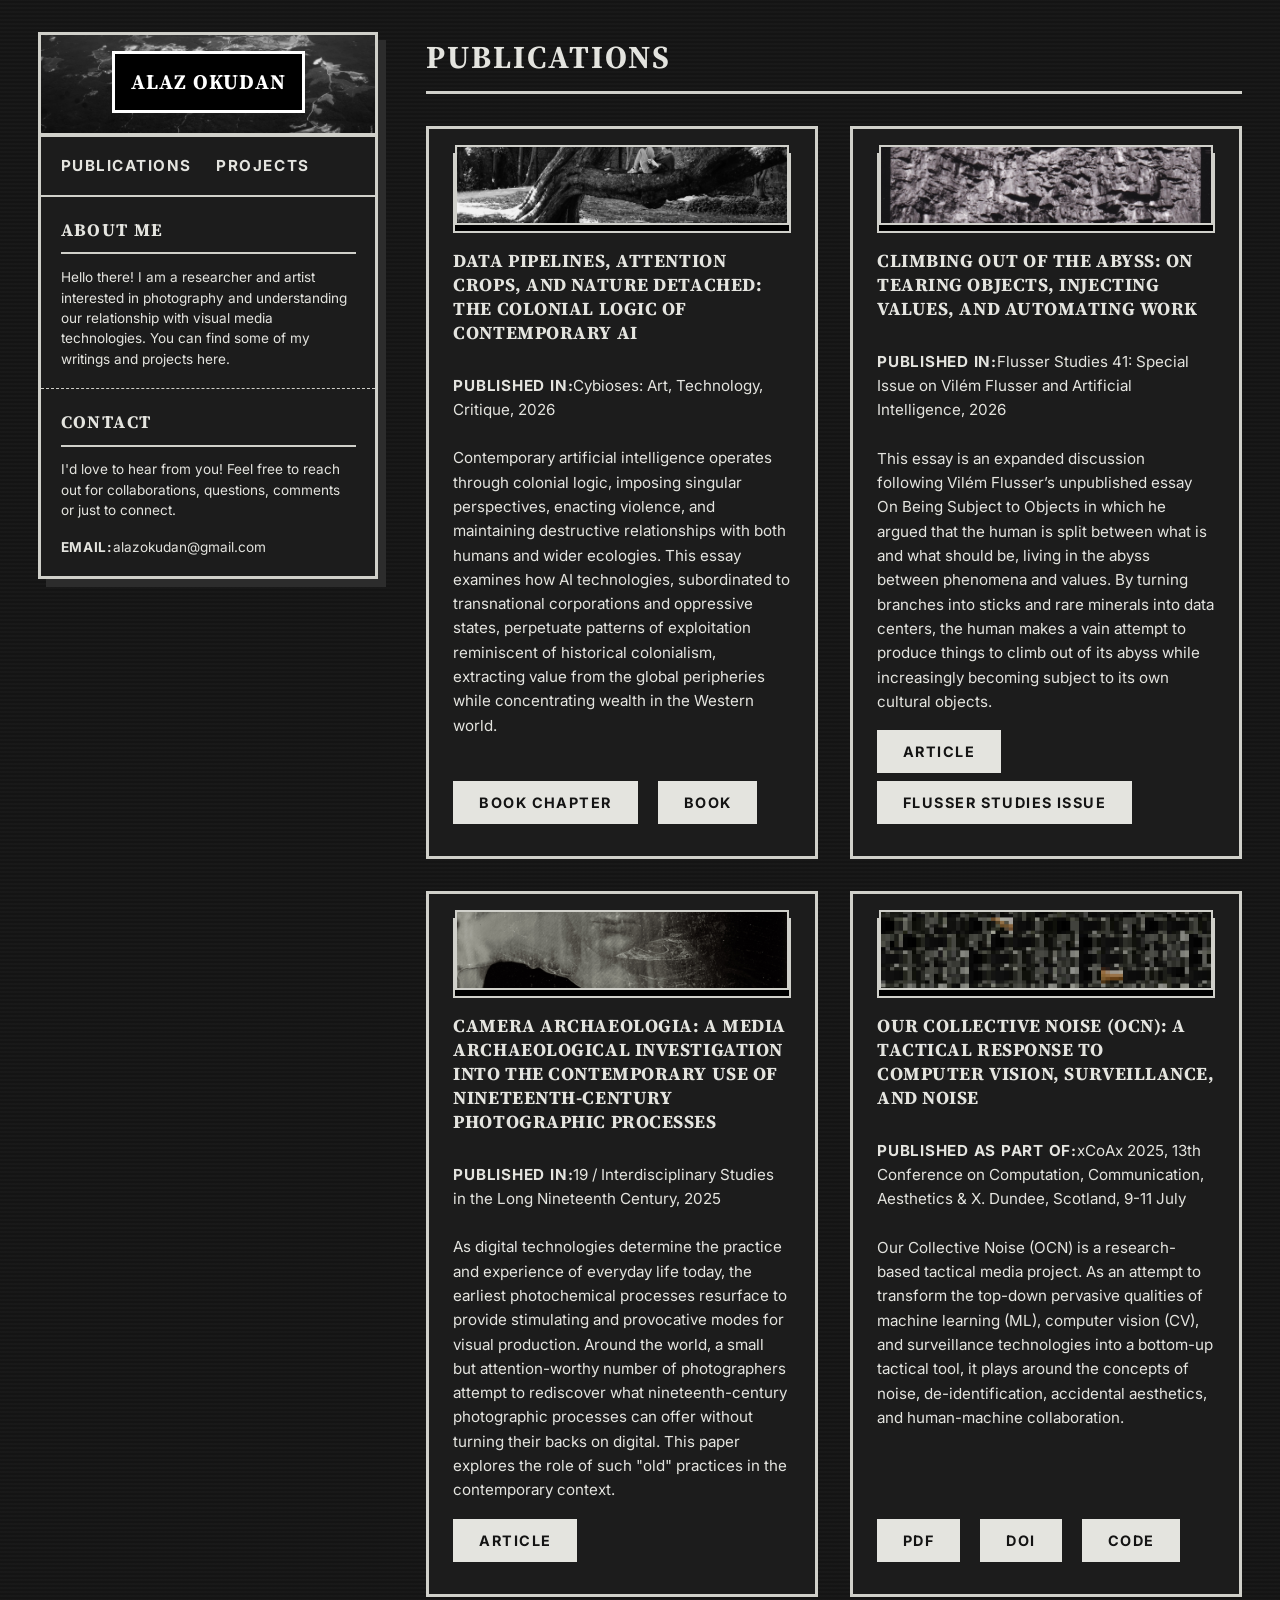
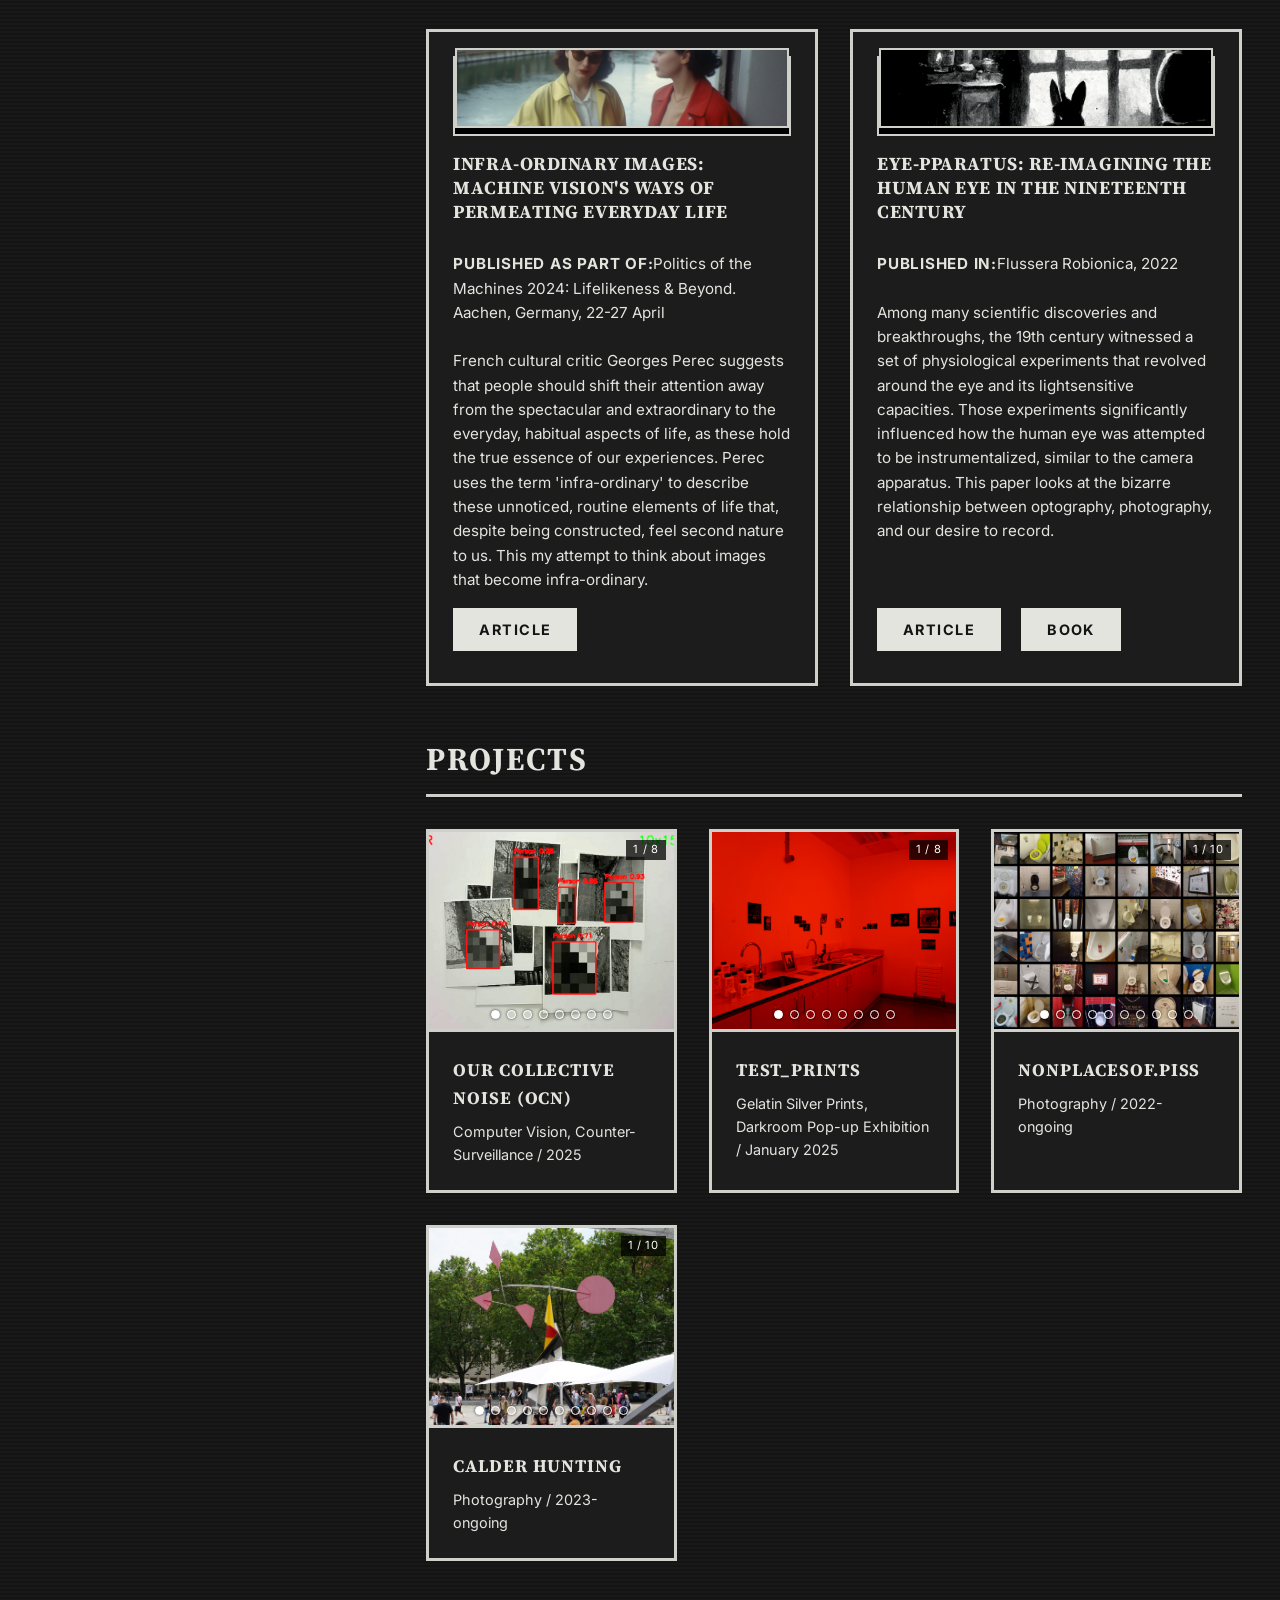
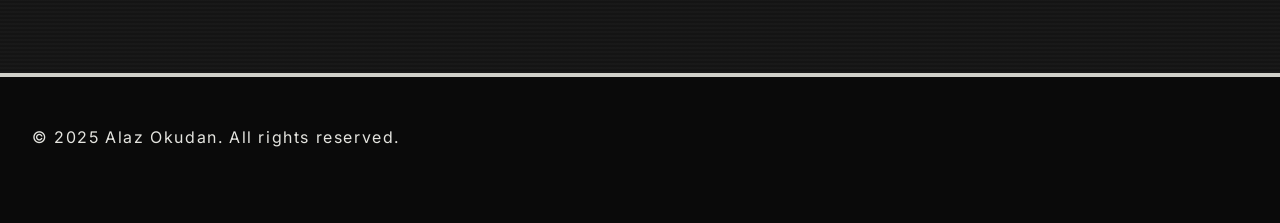
==== index.html @ 632d7475 "Update index.html" ====
<!DOCTYPE html>
<html lang="en">
<head>
    <meta charset="UTF-8">
    <meta name="viewport" content="width=device-width, initial-scale=1.0">
    <title>Alaz Okudan</title>
    <!-- SEO Meta Tags -->
    <meta name="description" content="Alaz Okudan is a researcher and artist interested in visual technologies. PhD candidate at University of Galway.">
    <meta name="keywords" content="Alaz Okudan, researcher, artist, visual technologies, AI, machine vision, University of Galway, photography">
    <meta name="author" content="Alaz Okudan">
    
    <!-- Open Graph for social media -->
    <meta property="og:title" content="Alaz Okudan">
    <meta property="og:description" content="Researcher and artist exploring visual technologies and culture">
    <meta property="og:url" content="https://alazokudan.github.io">
    <meta property="og:type" content="website">
    
    <link rel="icon" type="image/jpg" href="favicon.jpg">
    <meta name="color-scheme" content="dark">
    <link rel="preconnect" href="https://fonts.googleapis.com">
    <link rel="preconnect" href="https://fonts.gstatic.com" crossorigin>
    <link rel="stylesheet" href="https://fonts.googleapis.com/css2?family=Inter:wght@400;700&family=Source+Serif+4:wght@400;700&display=swap">
    
    <style>
        :root {
            --bg: #141414;
            --surface: #1c1c1c;
            --text: #e4e4df;
            --line: #d0d0ca;
            --shadow: #2c2c2c;
        }

        * {
            margin: 0;
            padding: 0;
            box-sizing: border-box;
        }

        body {
            font-family: 'Inter', sans-serif;
            line-height: 1.6;
            color: var(--text);
            background: var(--bg);
            background-image: 
                repeating-linear-gradient(
                    0deg,
                    transparent,
                    transparent 2px,
                    rgba(255,255,255,0.02) 2px,
                    rgba(255,255,255,0.02) 4px
                );
        }

        header {
            color: #fff;
            padding: 2rem 1.5rem;
            text-align: center;
            border-bottom: 4px solid var(--line);
            position: relative;
            background-image: url('header.jpeg');
            background-size: cover;
            background-position: center;
        }
        
        header h1 {
            font-family: 'Source Serif 4', serif;
            font-size: 2rem;
            margin-bottom: 0.3rem;
            letter-spacing: 0.1em;
            font-weight: bold;
            text-transform: uppercase;
            background: #000;
            display: inline-block;
            padding: 1rem 2rem;
            border: 3px solid #fff;
        }

        header p {
            font-size: 1.1rem;
            letter-spacing: 0.2em;
            text-transform: uppercase;
        }

        nav {
            background: var(--surface);
            padding: 1.5rem;
            border-bottom: 2px solid var(--line);
            position: sticky;
            top: 0;
            z-index: 100;
        }

        .paper-image {
            width: 100%;
            height: 80px;
            background: #000;
            margin-bottom: 1rem;
            border: 2px solid var(--line);
            display: flex;
            align-items: center;
            justify-content: center;
            color: #fff;
            font-size: 0.8rem;
            letter-spacing: 0.1em;
        }
        
        nav ul {
            list-style: none;
            display: flex;
            justify-content: center;
            gap: 3rem;
            flex-wrap: wrap;
        }

        nav a {
            color: var(--text);
            text-decoration: none;
            font-weight: bold;
            font-size: 1.1rem;
            letter-spacing: 0.1em;
            text-transform: uppercase;
            border-bottom: 2px solid transparent;
            padding-bottom: 2px;
            transition: border-color 0.2s;
        }

        nav a:hover {
            border-bottom-color: var(--text);
        }

        .page {
            display: grid;
            grid-template-columns: 340px minmax(0, 1fr);
            gap: 3rem;
            align-items: start;
            max-width: 1800px;
            margin: 0 auto;
            padding: 2rem 3vw;
        }

        .sidebar {
            position: sticky;
            top: 1.5rem;
            background: var(--surface);
            border: 3px solid var(--line);
            box-shadow: 8px 8px 0 var(--shadow);
        }

        .sidebar header {
            padding: 1rem;
        }

        .sidebar header h1 {
            font-size: 1.3rem;
            letter-spacing: 0.06em;
            padding: 0.7rem 1rem;
        }

        .sidebar nav {
            position: static;
            padding: 1rem 1.2rem;
        }

        .sidebar nav ul {
            display: grid;
            grid-template-columns: 1fr 1fr;
            gap: 0.5rem 1rem;
        }

        .sidebar nav a {
            font-size: 0.95rem;
        }

        .sidebar section {
            background: transparent;
            border: none;
            box-shadow: none;
            margin-bottom: 0;
            padding: 1.2rem;
        }

        .sidebar section + section {
            border-top: 1px dashed var(--line);
        }

        .sidebar section::before,
        .container section::before {
            display: none;
        }

        .sidebar h2 {
            font-size: 1.1rem;
            letter-spacing: 0.08em;
            border-bottom-width: 2px;
            margin-bottom: 0.8rem;
        }

        .sidebar p {
            font-size: 0.85rem;
            line-height: 1.5;
        }

        /* keep the sidebar fully visible on shorter windows instead of letting it scroll */
        @media screen and (min-width: 901px) and (max-height: 700px) {
            .sidebar { top: 1rem; }
            .sidebar header { padding: 0.6rem; }
            .sidebar header h1 { font-size: 1.1rem; padding: 0.5rem 0.8rem; }
            .sidebar nav { padding: 0.6rem 1rem; }
            .sidebar nav a { font-size: 0.85rem; }
            .sidebar section { padding: 0.8rem 1rem; }
            .sidebar h2 { font-size: 1rem; margin-bottom: 0.5rem; padding-bottom: 0.3rem; }
            .sidebar p { font-size: 0.8rem; line-height: 1.4; }
        }

        @media screen and (min-width: 901px) and (max-height: 560px) {
            .sidebar header { padding: 0.4rem; }
            .sidebar nav { padding: 0.4rem 1rem; }
            .sidebar section { padding: 0.5rem 1rem; }
            .sidebar p { font-size: 0.75rem; line-height: 1.3; }
        }

        .container {
            min-width: 0;
        }

        .container section {
            background: transparent;
            border: none;
            box-shadow: none;
            padding: 0;
        }

        @media screen and (max-width: 900px) {
            .page {
                grid-template-columns: 1fr;
                gap: 2rem;
            }

            .sidebar {
                position: static;
            }

            .sidebar nav ul {
                display: flex;
                flex-wrap: wrap;
                gap: 0.6rem 1.5rem;
            }
        }

        section {
            background: var(--surface);
            margin-bottom: 3rem;
            padding: 3rem;
            border: 3px solid var(--line);
            box-shadow: 8px 8px 0 var(--shadow);
            position: relative;
        }

        section::before {
            content: '■';
            position: absolute;
            top: -15px;
            left: 20px;
            background: var(--surface);
            padding: 0 10px;
            font-size: 1.5rem;
        }

        h2 {
            font-family: 'Source Serif 4', serif;
            color: var(--text);
            margin-bottom: 2rem;
            font-size: 2rem;
            letter-spacing: 0.06em;
            text-transform: uppercase;
            border-bottom: 3px solid var(--line);
            padding-bottom: 0.5rem;
            font-weight: bold;
        }

        .paper {
            margin-bottom: 2.5rem;
            padding-bottom: 2rem;
            border-bottom: 1px dashed var(--line);
        }

        .paper:last-child {
            border-bottom: none;
        }

        .paper-grid {
            display: grid;
            grid-template-columns: repeat(2, 1fr);
            gap: 2rem;
        }

        .paper-grid .paper {
            margin-bottom: 0;
            padding: 1.5rem;
            border: 3px solid var(--line);
            background: var(--surface);
            display: flex;
            flex-direction: column;
        }

        .paper-grid .paper-links {
            margin-top: auto;
            padding-top: 1rem;
        }

        .paper h3 {
            font-family: 'Source Serif 4', serif;
            color: var(--text);
            margin-bottom: 0.8rem;
            font-size: 1.15rem;
            line-height: 1.3;
            font-weight: bold;
            text-transform: uppercase;
            letter-spacing: 0.03em;
        }

        .paper-meta {
            color: var(--text);
            font-size: 0.95rem;
            margin-bottom: 0.5rem;
            line-height: 1.6;
        }

        .paper p {
            font-size: 0.95rem;
            margin-top: 1rem;
            text-align: left;
        }

        .paper-links {
            margin-top: 1rem;
        }

        .paper-links a {
            display: inline-block;
            background: var(--text);
            color: var(--bg);
            padding: 0.5rem 1.5rem;
            text-decoration: none;
            margin-right: 1rem;
            margin-bottom: 0.5rem;
            font-size: 0.9rem;
            font-weight: bold;
            letter-spacing: 0.1em;
            text-transform: uppercase;
            border: 2px solid var(--text);
            transition: all 0.2s;
        }

        .paper-links a:hover {
            background: var(--surface);
            color: var(--text);
        }

        .artwork-grid {
            display: grid;
            grid-template-columns: repeat(auto-fill, minmax(250px, 1fr));
            gap: 2rem;
        }

        .artwork-item {
            border: 3px solid var(--line);
            background: var(--surface);
            transition: transform 0.2s;
        }

        .artwork-item:hover {
            transform: translate(4px, 4px);
        }

        .slider {
            position: relative;
            height: 200px;
            overflow: hidden;
            border-bottom: 3px solid var(--line);
            background: #000;
            user-select: none;
            -webkit-tap-highlight-color: transparent;
            touch-action: manipulation;
        }

        .slider.multi {
            cursor: pointer;
        }

        .slider .track {
            display: flex;
            height: 100%;
            transition: transform 0.45s ease;
        }

        .slider img {
            flex: 0 0 100%;
            width: 100%;
            height: 100%;
            object-fit: cover;
            display: block;
        }

        .slider .dots {
            position: absolute;
            bottom: 10px;
            left: 0;
            right: 0;
            display: flex;
            justify-content: center;
            gap: 7px;
            pointer-events: none;
        }

        .slider .dot {
            width: 9px;
            height: 9px;
            border-radius: 50%;
            border: 1.5px solid #fff;
            box-shadow: 0 0 3px rgba(0,0,0,0.7);
        }

        .slider .dot.active {
            background: #fff;
        }

        .slider .count {
            position: absolute;
            top: 8px;
            right: 8px;
            background: rgba(0,0,0,0.75);
            color: #fff;
            font-size: 0.7rem;
            letter-spacing: 0.06em;
            padding: 1px 7px;
            pointer-events: none;
        }

        @media (prefers-reduced-motion: reduce) {
            .slider .track {
                transition: none;
            }
        }

        .artwork-img {
            width: 100%;
            height: 200px;
            background: #000;
            display: flex;
            align-items: center;
            justify-content: center;
            color: #fff;
            font-size: 1.2rem;
            font-weight: bold;
            letter-spacing: 0.1em;
            border-bottom: 3px solid var(--line);
        }

        .artwork-info {
            padding: 1.5rem;
            background: var(--surface);
        }

        .artwork-info h3 {
            font-family: 'Source Serif 4', serif;
            font-size: 1.1rem;
            margin-bottom: 0.5rem;
            font-weight: bold;
            text-transform: uppercase;
            letter-spacing: 0.05em;
        }

        .artwork-info p {
            color: var(--text);
            font-size: 0.9rem;
        }

        footer {
            background: #0a0a0a;
            color: var(--text);
            text-align: center;
            padding: 3rem 2rem;
            margin-top: 2rem;
            border-top: 4px solid var(--line);
        }

        footer p {
            letter-spacing: 0.1em;
        }

        .contact-links {
            display: flex;
            justify-content: center;
            gap: 2rem;
            margin-top: 1.5rem;
            flex-wrap: wrap;
        }

        .contact-links a {
            color: var(--text);
            text-decoration: none;
            font-weight: bold;
            letter-spacing: 0.1em;
            text-transform: uppercase;
            border-bottom: 2px solid transparent;
            padding-bottom: 2px;
            transition: border-color 0.2s;
        }

        .contact-links a:hover {
            border-bottom-color: var(--text);
        }

        p {
            text-align: left;
        }

        strong {
            font-weight: bold;
            text-transform: uppercase;
            letter-spacing: 0.05em;
        }

        /* Mobile responsive styles */
        @media screen and (max-width: 768px) {
            header {
                padding: 1.5rem 1rem;
            }
        
            header h1 {
                font-size: 1.5rem;
                padding: 0.8rem 1.5rem;
                border: 2px solid #fff;
            }
        
            header h2 {
                font-size: 0.8rem;
                padding: 0.4rem 1rem;
                border: 1px solid #fff;
            }
        
            nav {
                padding: 0.8rem;
            }
        
            nav ul {
                gap: 1.5rem;
            }
        
            nav a {
                font-size: 0.8rem;
            }
        
            .page {
                padding: 1rem;
            }
        
            section {
                padding: 1.5rem;
                margin-bottom: 1.5rem;
                box-shadow: 4px 4px 0 var(--shadow);
            }
        
            h2 {
                font-size: 1.2rem;
                margin-bottom: 1rem;
            }
        
            .paper h3 {
                font-size: 1rem;
            }
        
            .paper-meta {
                font-size: 0.85rem;
            }
        
            .paper-links a {
                padding: 0.4rem 1rem;
                font-size: 0.8rem;
            }
        
            .paper-image {
                height: 60px;
            }
        
            .artwork-grid {
                grid-template-columns: 1fr;
                gap: 1.5rem;
            }

            .paper-grid {
                grid-template-columns: 1fr;
                gap: 1.5rem;
            }
        
            footer {
                padding: 2rem 1rem;
            }
        
            .contact-links {
                gap: 1rem;
                flex-direction: column;
                align-items: center;
            }
        }
    </style>
</head>
<body>
    <div class="page">
        <aside class="sidebar">
            <header>
        <h1>Alaz Okudan</h1>
    </header>

            <nav>
        <ul>
            <li><a href="#publications">Publications</a></li>
            <li><a href="#projects">Projects</a></li>
        </ul>
    </nav>

            <section id="about">
            <h2>About Me</h2>
            <p>Hello there! I am a researcher and artist interested in photography and understanding our relationship with visual media technologies. You can find some of my writings and projects here.</p>
        </section>

            <section id="contact">
            <h2>Contact</h2>
            <p>I'd love to hear from you! Feel free to reach out for collaborations, questions, comments or just to connect.</p>
            <p style="margin-top: 1rem;"><strong>Email:</strong>alazokudan@gmail.com</p>
        </section>
        </aside>

        <main class="container">
            <section id="publications">
            <h2>Publications</h2>

            <div class="paper-grid">

                        <div class="paper">
                <div class="paper-image"><img src="images/publications/pub-06.jpg" alt="Publication title" style="width: 100%; height: 80px; object-fit: cover; display: block; border: 2px solid var(--line); margin-bottom: 1rem;"></div>
                <h3>Data Pipelines, Attention Crops, and Nature Detached: The Colonial Logic of Contemporary AI</h3>
                <p class="paper-meta"><strong>Published in:</strong>Cybioses: Art, Technology, Critique, 2026</p>
                <p>Contemporary artificial intelligence operates through colonial logic, imposing singular perspectives, enacting violence, and maintaining destructive relationships with both humans and wider ecologies. This essay examines how AI technologies, subordinated to transnational corporations and oppressive states, perpetuate patterns of exploitation reminiscent of historical colonialism, extracting value from the global peripheries while concentrating wealth in the Western world.</p>
                <div class="paper-links">
                    <a href="https://www-static.cybioses.net/wp-content/uploads/2026/09/Cybioses-Okudan.pdf" target="_blank">Book Chapter</a>
                    <a href="https://www-static.cybioses.net/wp-content/uploads/2026/09/Cybioses-art-technology-critique.pdf" target="_blank">Book</a>
                </div>
            </div>
                        <div class="paper">
                <div class="paper-image"><img src="images/publications/pub-01.jpg" alt="Publication title" style="width: 100%; height: 80px; object-fit: cover; display: block; border: 2px solid var(--line); margin-bottom: 1rem;"></div>
                <h3>Climbing Out of the Abyss: On Tearing Objects, Injecting Values, and Automating Work</h3>
                <p class="paper-meta"><strong>Published in:</strong>Flusser Studies 41: Special Issue on Vilém Flusser and Artificial Intelligence, 2026</p>
                <p>This essay is an expanded discussion following Vilém Flusser’s unpublished essay On Being Subject to Objects in which he argued that the human is split between what is and what should be, living in the abyss between phenomena and values. By turning branches into sticks and rare minerals into data centers, the human makes a vain attempt to produce things to climb out of its abyss while increasingly becoming subject to its own cultural objects.</p>
                <div class="paper-links">
                    <a href="https://www.flusserstudies.net/sites/www.flusserstudies.net/files/media/attachments/okudan-climbing-out-of-the-abyss.pdf" target="_blank">Article</a>
                    <a href="https://www.flusserstudies.net/current-issue" target="_blank">Flusser Studies Issue</a>
                </div>
            </div>

            <div class="paper">
                <div class="paper-image"><img src="images/publications/pub-02.jpg" alt="Publication title" style="width: 100%; height: 80px; object-fit: cover; display: block; border: 2px solid var(--line); margin-bottom: 1rem;"></div>
                <h3>Camera Archaeologia: A Media Archaeological Investigation into the Contemporary Use of Nineteenth-Century Photographic Processes</h3>
                <p class="paper-meta"><strong>Published in:</strong>19 / Interdisciplinary Studies in the Long Nineteenth Century, 2025</p>
                <p>As digital technologies determine the practice and experience of everyday life today, the earliest photochemical processes resurface to provide stimulating and provocative modes for visual production. Around the world, a small but attention-worthy number of photographers attempt to rediscover what nineteenth-century photographic processes can offer without turning their backs on digital. This paper explores the role of such "old" practices in the contemporary context. </p>
                <div class="paper-links">
                    <a href="https://19.bbk.ac.uk/article/id/17135/" target="_blank">Article</a>
                </div>
            </div>
            
            <div class="paper">
                <div class="paper-image"><img src="images/publications/pub-03.jpg" alt="Publication title" style="width: 100%; height: 80px; object-fit: cover; display: block; border: 2px solid var(--line); margin-bottom: 1rem;"></div>
                <h3>Our Collective Noise (OCN): A Tactical Response to Computer Vision, Surveillance, and Noise</h3>
                <p class="paper-meta"><strong>Published as part of:</strong>xCoAx 2025, 13th Conference on Computation, Communication, Aesthetics & X. Dundee, Scotland, 9-11 July</p>
                <p>Our Collective Noise (OCN) is a research-based tactical media project. As an attempt to transform the top-down pervasive qualities of machine learning (ML), computer vision (CV), and surveillance technologies into a bottom-up tactical tool, it plays around the concepts of noise, de-identification, accidental aesthetics, and human-machine collaboration.</p>
                <div class="paper-links">
                    <a href="https://researchrepository.universityofgalway.ie/entities/publication/57e0fc31-e822-4cc1-9691-1da8ea049bf8" target="_blank">PDF</a>
                    <a href="https://classof25.xcoax.org/paper02.html" target="_blank">DOI</a>
                    <a href="https://github.com/AlazOkudan/Our-Collective-Noise-OCN-" target="_blank">Code</a>
                </div>
            </div>
        
            <div class="paper">
                <div class="paper-image"><img src="images/publications/pub-04.png" alt="Publication title" style="width: 100%; height: 80px; object-fit: cover; display: block; border: 2px solid var(--line); margin-bottom: 1rem;"></div>
                <h3>Infra-ordinary Images: Machine Vision's Ways of Permeating Everyday Life</h3>
                <p class="paper-meta"><strong>Published as part of:</strong>Politics of the Machines 2024: Lifelikeness & Beyond. Aachen, Germany, 22-27 April</p>
                <p>French cultural critic Georges Perec suggests that people should shift their attention away from the spectacular and extraordinary to the everyday, habitual aspects of life, as these hold the true essence of our experiences. Perec uses the term 'infra-ordinary' to describe these unnoticed, routine elements of life that, despite being constructed, feel second nature to us. This my attempt to think about images that become infra-ordinary.</p>
                <div class="paper-links">
                    <a href="https://www.scienceopen.com/hosted-document?doi=10.14236/ewic/POM24.12" target="_blank">Article</a>
                </div>
            </div>
        
            <div class="paper">
                <div class="paper-image"><img src="images/publications/pub-05.png" alt="Publication title" style="width: 100%; height: 80px; object-fit: cover; display: block; border: 2px solid var(--line); margin-bottom: 1rem;"></div>
                <h3>Eye-pparatus: Re-imagining the Human Eye in the Nineteenth Century</h3>
                <p class="paper-meta"><strong>Published in:</strong>Flussera Robionica, 2022</p>
                <p>Among many scientific discoveries and breakthroughs, the 19th century witnessed a set of physiological experiments that revolved around the eye and its lightsensitive capacities. Those experiments significantly influenced how the human eye was attempted to be instrumentalized, similar to the camera apparatus. This paper looks at the bizarre relationship between optography, photography, and our desire to record.</p>
                <div class="paper-links">
                    <a href="https://researchrepository.universityofgalway.ie/entities/publication/0f03beb2-8653-4e09-a728-d3a591e29564" target="_blank">Article</a>
                    <a href="https://opus4.kobv.de/opus4-fhpotsdam/frontdoor/index/index/docId/2955" target="_blank">Book</a>
                </div>
            </div>
            </div>
        </section>

            <section id="projects">
            <h2>Projects</h2>
            
            <!-- To add more images to a project, add another <img> line inside its slider div. Dots appear automatically. -->
            <div class="artwork-grid">
                <div class="artwork-item">
                    <div class="slider">
                        <img src="images/projects/ocn/ocn-01.jpg" alt="Artwork Title 1">
                        <img src="images/projects/ocn/ocn-02.jpg" alt="Artwork Title 2">
                        <img src="images/projects/ocn/ocn-03.jpg" alt="Artwork Title 3">
                        <img src="images/projects/ocn/ocn-04.png" alt="Artwork Title 4">
                        <img src="images/projects/ocn/ocn-05.jpg" alt="Artwork Title 5">
                        <img src="images/projects/ocn/ocn-06.png" alt="Artwork Title 6">
                        <img src="images/projects/ocn/ocn-07.jpg" alt="Artwork Title 7">
                        <img src="images/projects/ocn/ocn-08.jpg" alt="Artwork Title 8">
                    </div>
                    <div class="artwork-info">
                        <h3>Our Collective Noise (OCN)</h3>
                        <p>Computer Vision, Counter-Surveillance / 2025</p>
                    </div>
                </div>
                
                <div class="artwork-item">
                    <div class="slider">
                        <img src="images/projects/test-prints/test-prints-01.jpg" alt="Artwork Title 1">
                        <img src="images/projects/test-prints/test-prints-02.jpg" alt="Artwork Title 2">
                        <img src="images/projects/test-prints/test-prints-03.jpg" alt="Artwork Title 3">
                        <img src="images/projects/test-prints/test-prints-04.jpg" alt="Artwork Title 4">
                        <img src="images/projects/test-prints/test-prints-05.jpg" alt="Artwork Title 5">
                        <img src="images/projects/test-prints/test-prints-06.jpg" alt="Artwork Title 6">
                        <img src="images/projects/test-prints/test-prints-07.jpg" alt="Artwork Title 7">
                        <img src="images/projects/test-prints/test-prints-08.jpg" alt="Artwork Title 8">
                    </div>
                    <div class="artwork-info">
                        <h3>test_prints</h3>
                        <p>Gelatin Silver Prints, Darkroom Pop-up Exhibition / January 2025</p>
                    </div>
                </div>

                <div class="artwork-item">
                    <div class="slider">
                        <img src="images/projects/nonplaces/nonplaces-01.jpg" alt="Artwork Title 1">
                        <img src="images/projects/nonplaces/nonplaces-02.jpg" alt="Artwork Title 2">
                        <img src="images/projects/nonplaces/nonplaces-03.jpg" alt="Artwork Title 3">
                        <img src="images/projects/nonplaces/nonplaces-04.jpg" alt="Artwork Title 4">
                        <img src="images/projects/nonplaces/nonplaces-05.jpg" alt="Artwork Title 5">
                        <img src="images/projects/nonplaces/nonplaces-06.jpg" alt="Artwork Title 6">
                        <img src="images/projects/nonplaces/nonplaces-07.jpg" alt="Artwork Title 7">
                        <img src="images/projects/nonplaces/nonplaces-08.jpg" alt="Artwork Title 8">
                        <img src="images/projects/nonplaces/nonplaces-09.jpg" alt="Artwork Title 9">
                        <img src="images/projects/nonplaces/nonplaces-10.jpg" alt="Artwork Title 10">
                    </div>
                    <div class="artwork-info">
                        <h3>nonplacesof.piss</h3>
                        <p>Photography / 2022-ongoing</p>
                    </div>
                </div>

                <div class="artwork-item">
                    <div class="slider">
                        <img src="images/projects/calder-hunting/calder-hunting-01.jpg" alt="Artwork Title 1">
                        <img src="images/projects/calder-hunting/calder-hunting-02.jpg" alt="Artwork Title 2">
                        <img src="images/projects/calder-hunting/calder-hunting-03.jpg" alt="Artwork Title 3">
                        <img src="images/projects/calder-hunting/calder-hunting-04.jpeg" alt="Artwork Title 4">
                        <img src="images/projects/calder-hunting/calder-hunting-05.jpeg" alt="Artwork Title 5">
                        <img src="images/projects/calder-hunting/calder-hunting-06.jpg" alt="Artwork Title 6">
                        <img src="images/projects/calder-hunting/calder-hunting-07.jpeg" alt="Artwork Title 7">
                        <img src="images/projects/calder-hunting/calder-hunting-08.jpg" alt="Artwork Title 8">
                        <img src="images/projects/calder-hunting/calder-hunting-09.jpeg" alt="Artwork Title 9">
                        <img src="images/projects/calder-hunting/calder-hunting-10.jpeg" alt="Artwork Title 10">
                    </div>
                    <div class="artwork-info">
                        <h3>Calder Hunting</h3>
                        <p>Photography / 2023-ongoing</p>
                    </div>
                </div>
            </div>
        </section>
        </main>
    </div>

    <footer>
        <p>&copy; 2025 Alaz Okudan. All rights reserved.</p>
        <div class="contact-links">
        </div>
    </footer>

    <script>
        document.querySelectorAll('.slider').forEach(function (slider) {
            var imgs = Array.prototype.slice.call(slider.querySelectorAll('img'));
            var n = imgs.length;
            if (n < 2) return;

            slider.classList.add('multi');
            slider.setAttribute('role', 'button');
            slider.setAttribute('tabindex', '0');
            slider.setAttribute('aria-label', 'Next image');

            var track = document.createElement('div');
            track.className = 'track';
            imgs.forEach(function (img, k) {
                if (k > 0) img.loading = 'lazy';
                track.appendChild(img);
            });
            // copy of the first image at the end, so the last image also swipes left into the first
            var clone = imgs[0].cloneNode();
            clone.alt = '';
            clone.setAttribute('aria-hidden', 'true');
            track.appendChild(clone);
            slider.appendChild(track);

            var dots = document.createElement('div');
            dots.className = 'dots';
            imgs.forEach(function (_, k) {
                var d = document.createElement('span');
                d.className = 'dot' + (k ? '' : ' active');
                dots.appendChild(d);
            });
            var count = document.createElement('div');
            count.className = 'count';
            count.textContent = '1 / ' + n;
            slider.appendChild(dots);
            slider.appendChild(count);

            var i = 0, busy = false;
            function next() {
                if (busy) return;
                busy = true;
                dots.children[i % n].classList.remove('active');
                i++;
                track.style.transform = 'translateX(-' + (i * 100) + '%)';
                dots.children[i % n].classList.add('active');
                count.textContent = ((i % n) + 1) + ' / ' + n;
                setTimeout(function () {
                    if (i === n) {
                        track.style.transition = 'none';
                        i = 0;
                        track.style.transform = 'translateX(0)';
                        void track.offsetWidth;
                        track.style.transition = '';
                    }
                    busy = false;
                }, 470);
            }

            slider.addEventListener('click', next);
            slider.addEventListener('keydown', function (e) {
                if (e.key === 'Enter' || e.key === ' ') { e.preventDefault(); next(); }
            });
        });
    </script>
</body>
</html>
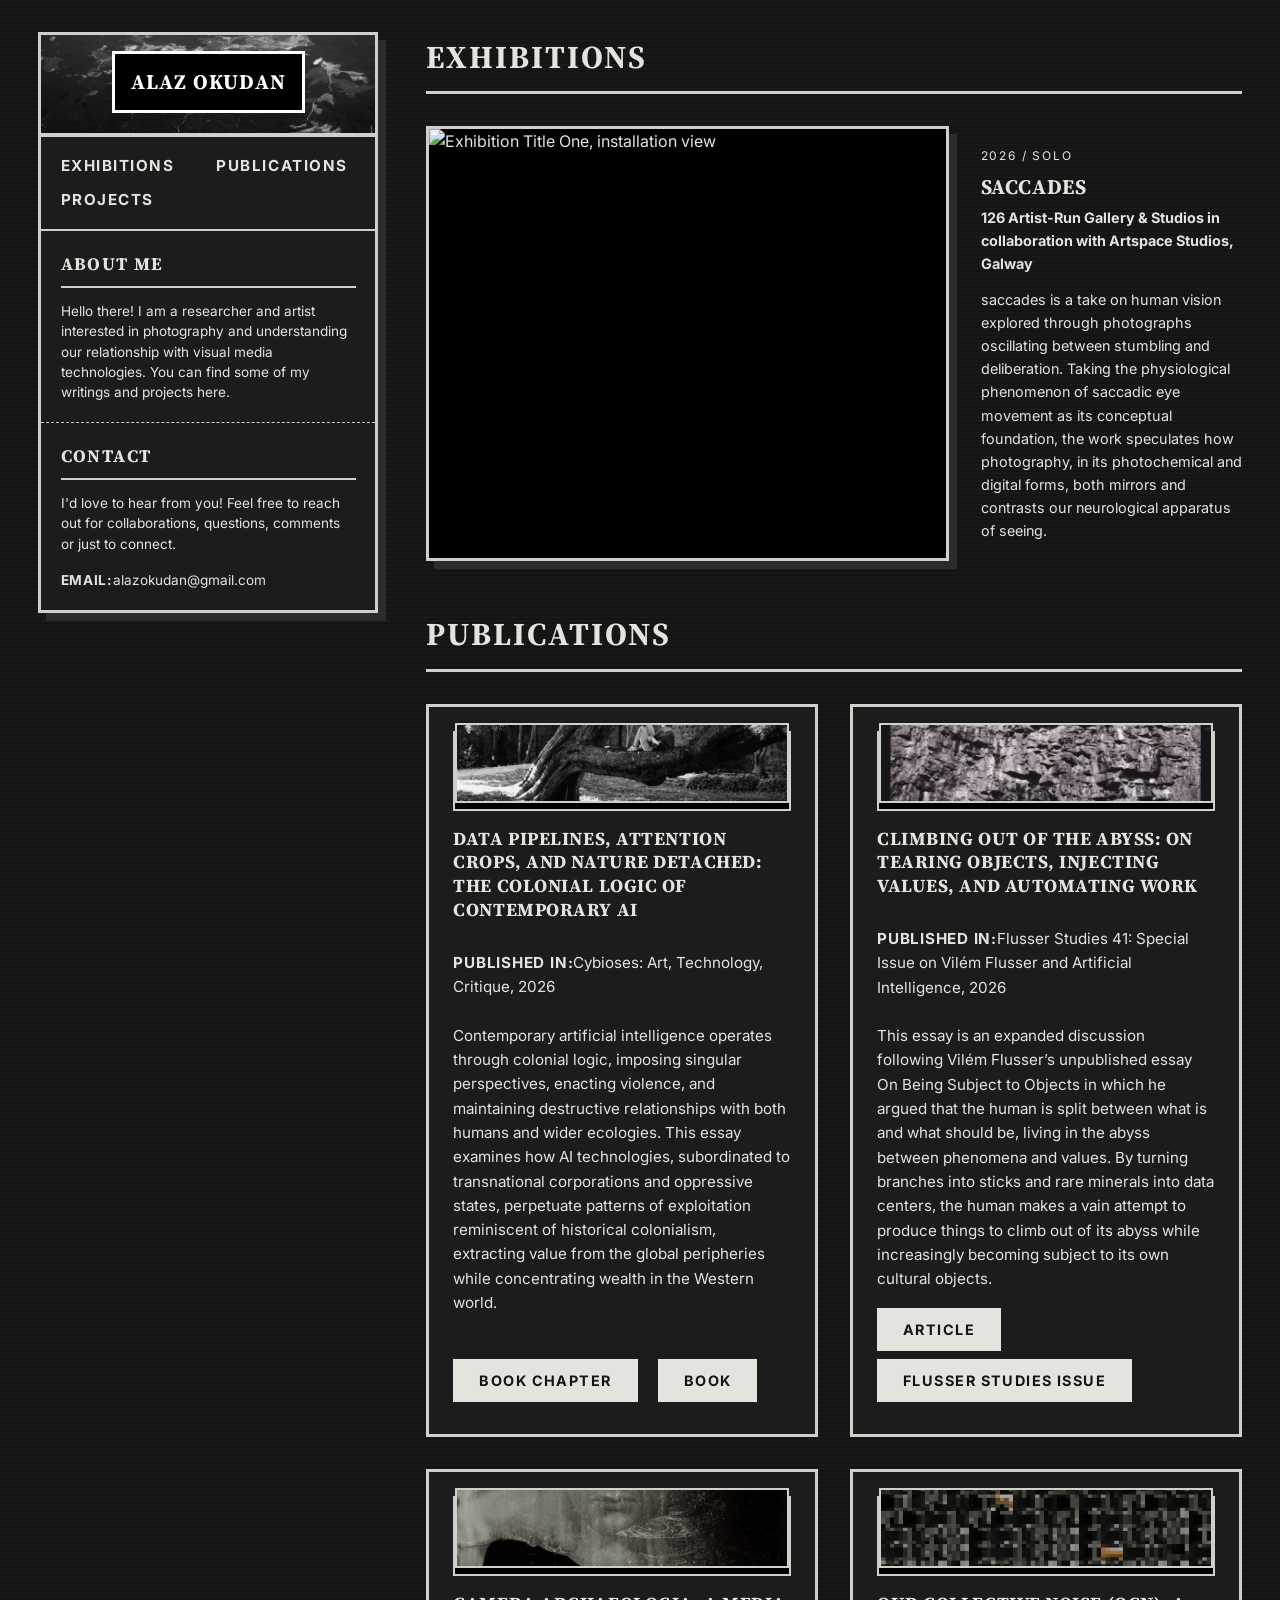
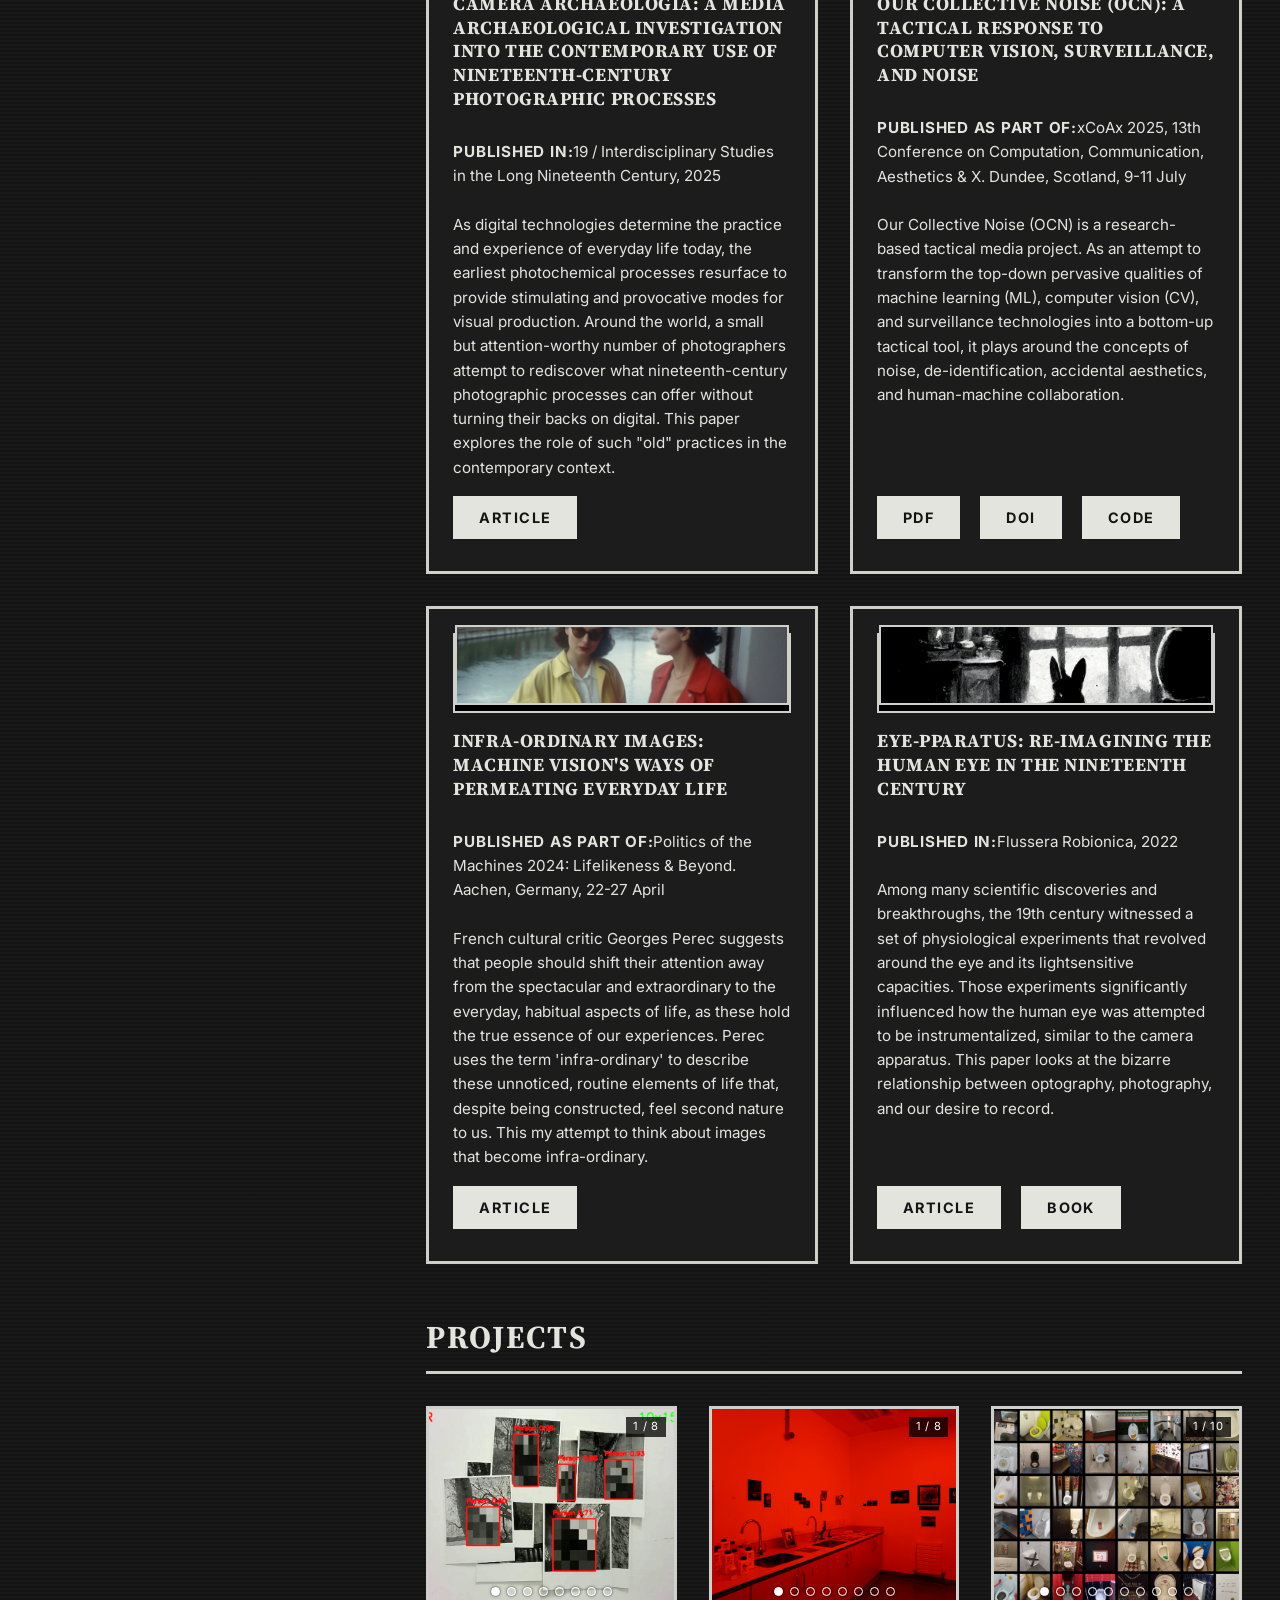
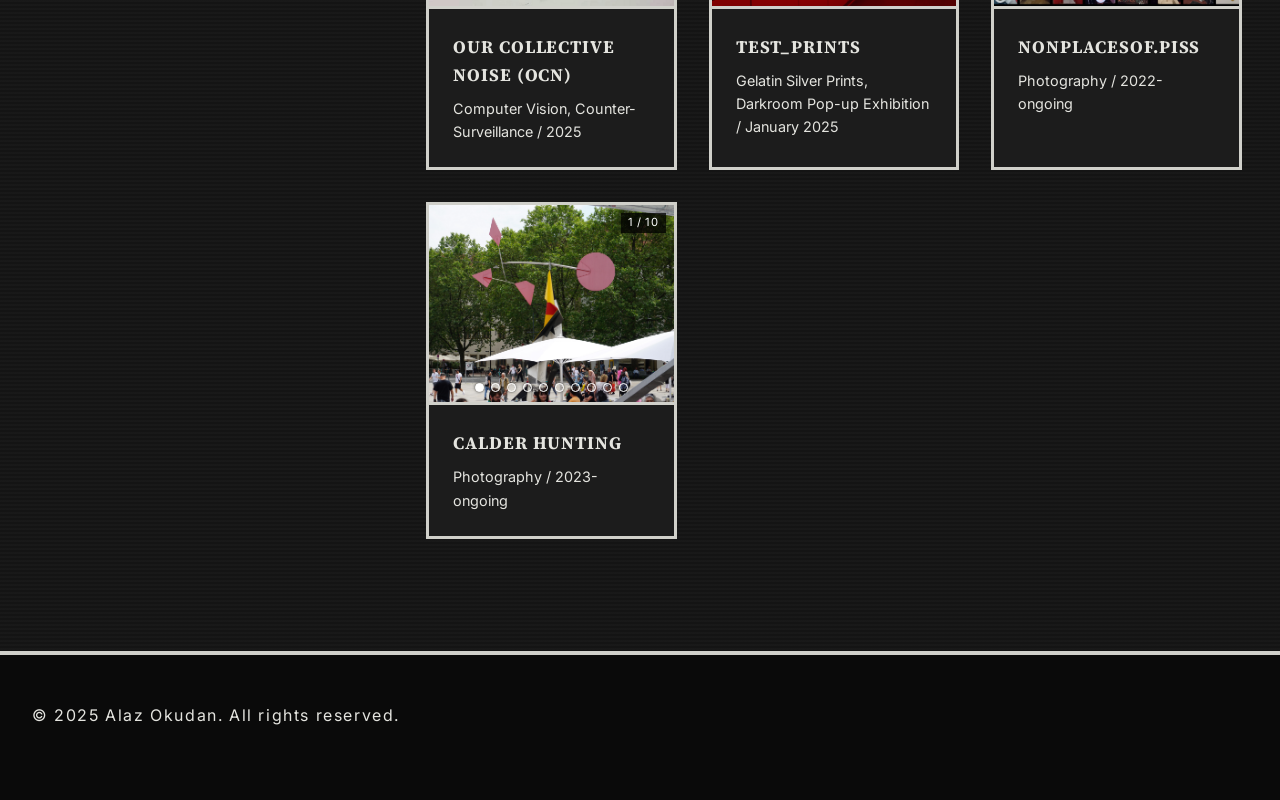
==== commit 0e4b276a: "Update index.html" ====
--- a/index.html
+++ b/index.html
@@ -443,6 +443,88 @@
             }
         }
 
+        .exhibition {
+            display: grid;
+            grid-template-columns: 2fr 1fr;
+            gap: 2rem;
+            align-items: stretch;
+            margin-bottom: 2.5rem;
+        }
+
+        .exhibition:nth-of-type(even) {
+            grid-template-columns: 1fr 2fr;
+        }
+
+        .exhibition:nth-of-type(even) .exhibition-window {
+            order: 2;
+        }
+
+        .exhibition > *,
+        .artwork-item {
+            min-width: 0;
+        }
+
+        .exhibition-window {
+            height: clamp(260px, 34vw, 440px);
+            border: 3px solid var(--line);
+            box-shadow: 8px 8px 0 var(--shadow);
+            background: #000;
+            overflow: hidden;
+        }
+
+        .exhibition-window .slider {
+            height: 100%;
+            border-bottom: none;
+        }
+
+        .exhibition-text {
+            display: flex;
+            flex-direction: column;
+            justify-content: center;
+        }
+
+        .exhibition-year {
+            font-size: 0.75rem;
+            letter-spacing: 0.15em;
+            text-transform: uppercase;
+            margin-bottom: 0.5rem;
+        }
+
+        .exhibition-text h3 {
+            font-family: 'Source Serif 4', serif;
+            color: var(--text);
+            font-size: 1.3rem;
+            line-height: 1.3;
+            letter-spacing: 0.03em;
+            text-transform: uppercase;
+            margin-bottom: 0.4rem;
+        }
+
+        .exhibition-venue {
+            font-size: 0.9rem;
+            font-weight: bold;
+            margin-bottom: 0.8rem;
+        }
+
+        .exhibition-text p {
+            font-size: 0.9rem;
+        }
+
+        @media screen and (min-width: 901px) and (max-width: 1150px), screen and (max-width: 700px) {
+            .exhibition,
+            .exhibition:nth-of-type(even) {
+                grid-template-columns: 1fr;
+            }
+
+            .exhibition:nth-of-type(even) .exhibition-window {
+                order: 0;
+            }
+
+            .exhibition-window {
+                height: 300px;
+            }
+        }
+
         .artwork-img {
             width: 100%;
             height: 200px;
@@ -615,6 +697,7 @@
 
             <nav>
         <ul>
+            <li><a href="#exhibitions">Exhibitions</a></li>
             <li><a href="#publications">Publications</a></li>
             <li><a href="#projects">Projects</a></li>
         </ul>
@@ -633,6 +716,29 @@
         </aside>
 
         <main class="container">
+            <section id="exhibitions">
+                <h2>Exhibitions</h2>
+
+                <!-- Placeholder entries: replace the text and images below.
+                     To add an exhibition, copy one whole <div class="exhibition"> block; sides alternate automatically.
+                     Images go in images/exhibitions/ex-01/ (ex-01-01.jpg, ex-01-02.jpg ...), ex-02/ and so on.
+                     Several <img> lines inside one slider give tap-to-cycle with dots, as in Projects. -->
+
+                <div class="exhibition">
+                    <div class="exhibition-window">
+                        <div class="slider">
+                            <img src="images/exhibitions/ex-01/ex-01-01.jpg" alt="Exhibition Title One, installation view">
+                        </div>
+                    </div>
+                    <div class="exhibition-text">
+                        <div class="exhibition-year">2026 / Solo</div>
+                        <h3>saccades</h3>
+                        <p class="exhibition-venue">126 Artist-Run Gallery & Studios in collaboration with Artspace Studios, Galway</p>
+                        <p>saccades is a take on human vision explored through photographs oscillating between stumbling and deliberation. Taking the physiological phenomenon of saccadic eye movement as its conceptual foundation, the work speculates how photography, in its photochemical and digital forms, both mirrors and contrasts our neurological apparatus of seeing.</p>
+                    </div>
+                </div>
+            </section>
+
             <section id="publications">
             <h2>Publications</h2>
 
@@ -782,6 +888,7 @@
                 </div>
             </div>
         </section>
+
         </main>
     </div>
 
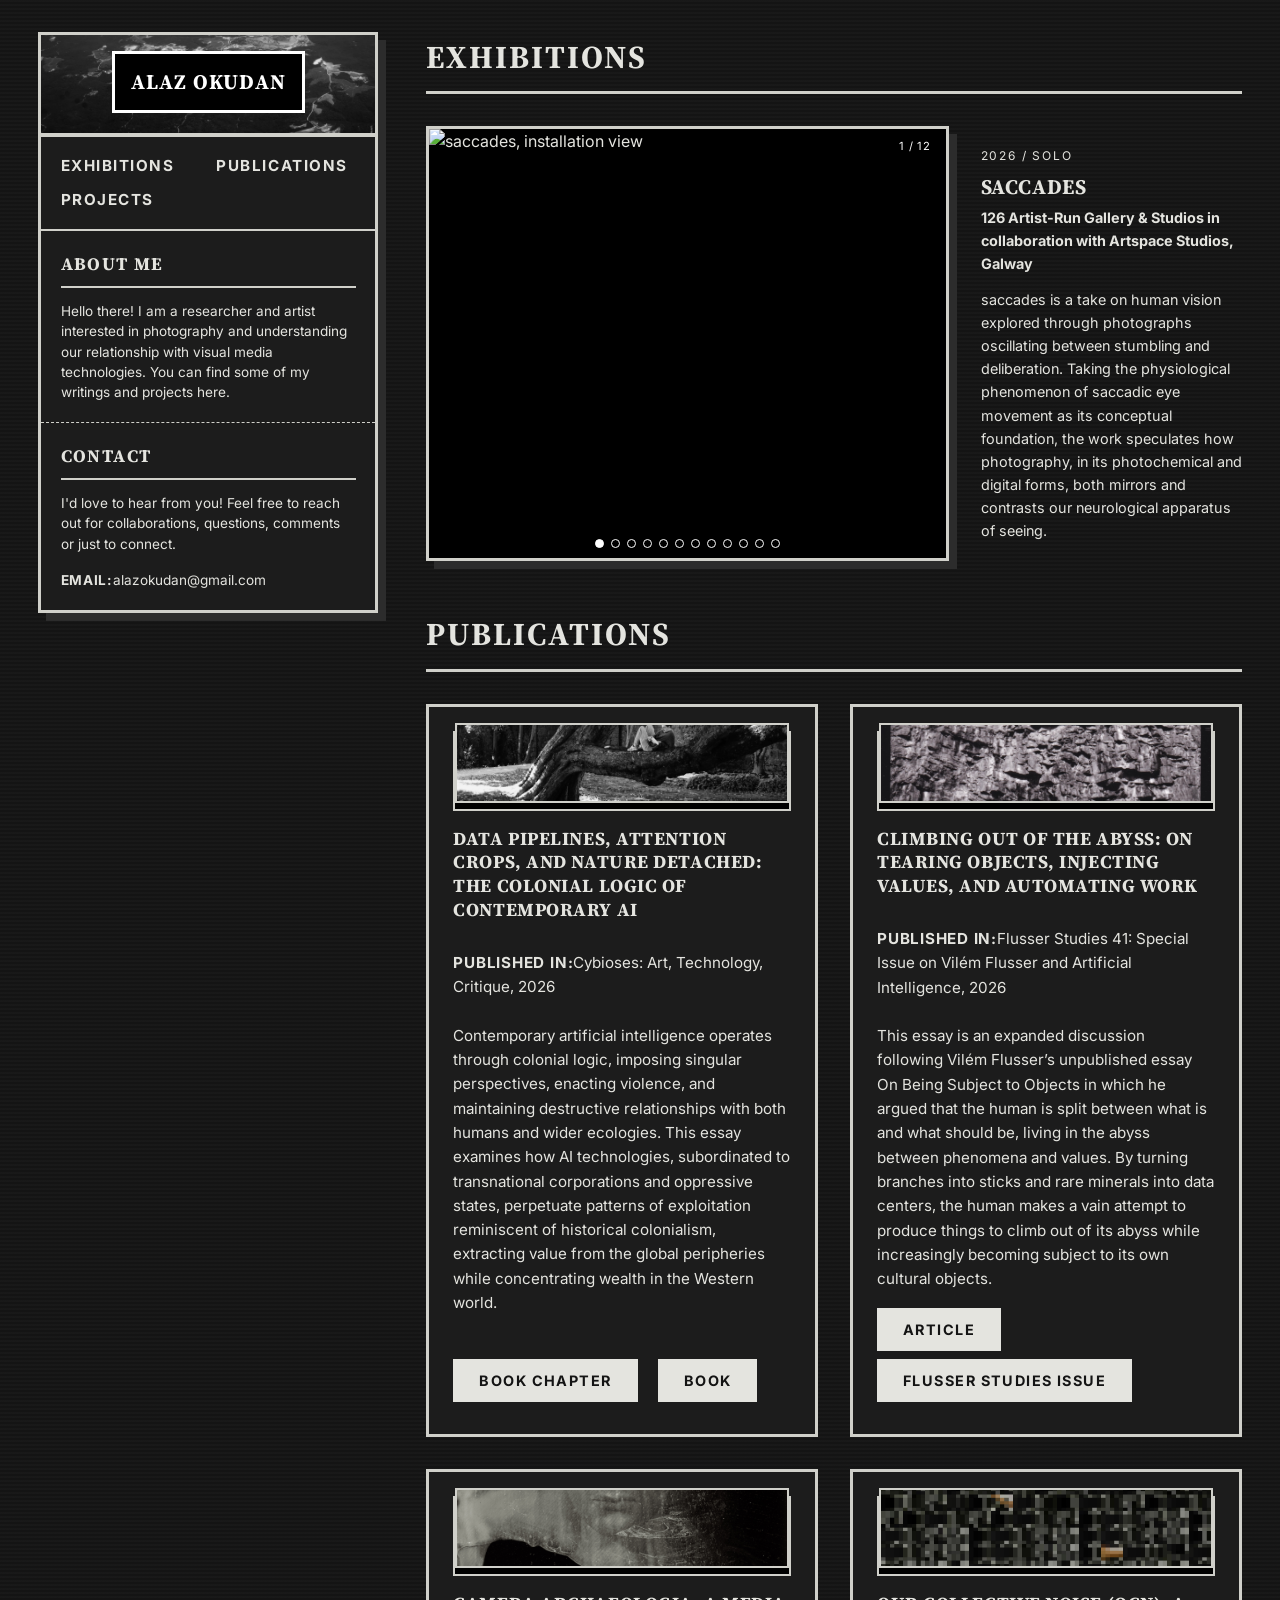
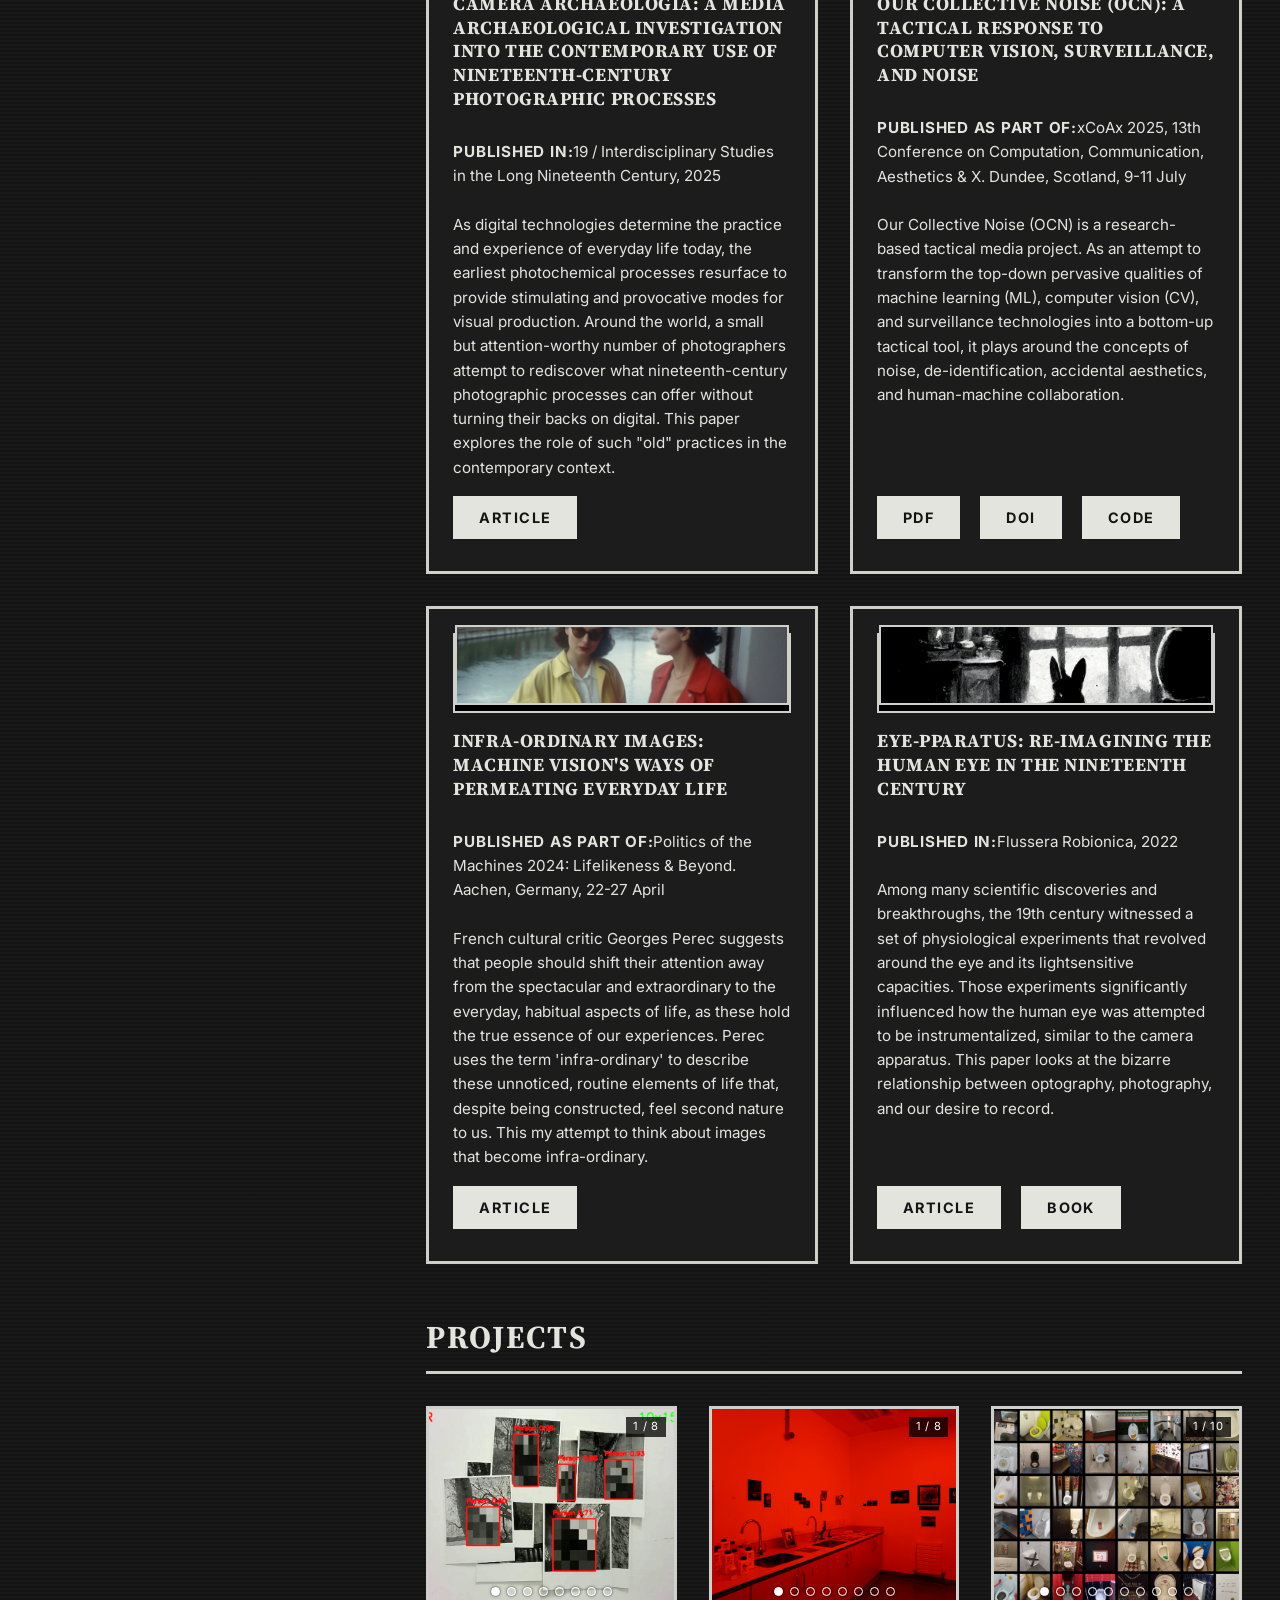
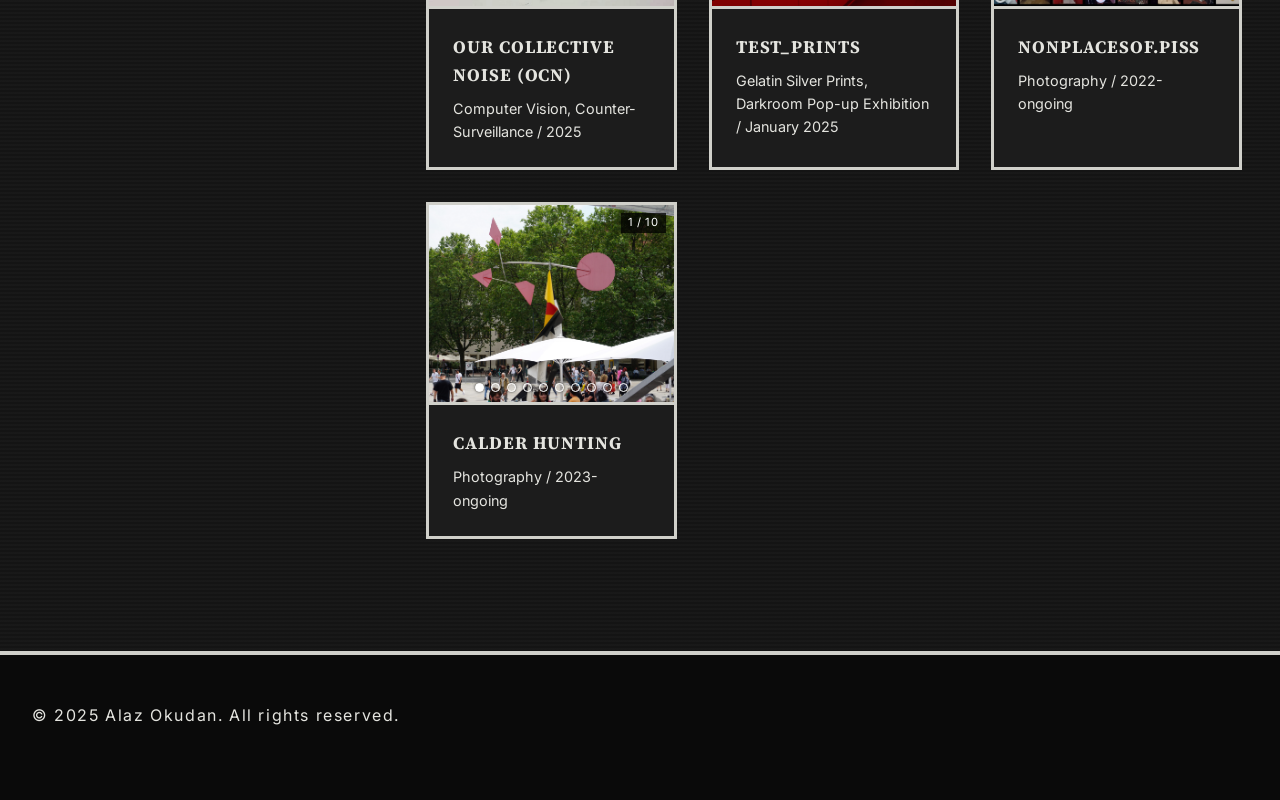
==== commit 21942cdd: "Update index.html" ====
--- a/index.html
+++ b/index.html
@@ -727,7 +727,18 @@
                 <div class="exhibition">
                     <div class="exhibition-window">
                         <div class="slider">
-                            <img src="images/exhibitions/ex-01/ex-01-01.jpg" alt="Exhibition Title One, installation view">
+                            <img src="images/exhibitions/ex-01/ex-01-01.jpg" alt="saccades, installation view">
+                            <img src="images/exhibitions/ex-01/ex-01-02.jpg" alt="saccades, installation view">
+                            <img src="images/exhibitions/ex-01/ex-01-03.jpg" alt="saccades, installation view">
+                            <img src="images/exhibitions/ex-01/ex-01-04.jpg" alt="saccades, installation view">
+                            <img src="images/exhibitions/ex-01/ex-01-05.jpg" alt="saccades, installation view">
+                            <img src="images/exhibitions/ex-01/ex-01-06.jpg" alt="saccades, installation view">
+                            <img src="images/exhibitions/ex-01/ex-01-07.jpg" alt="saccades, installation view">
+                            <img src="images/exhibitions/ex-01/ex-01-08.jpg" alt="saccades, installation view">
+                            <img src="images/exhibitions/ex-01/ex-01-09.jpg" alt="saccades, installation view">
+                            <img src="images/exhibitions/ex-01/ex-01-10.jpg" alt="saccades, installation view">
+                            <img src="images/exhibitions/ex-01/ex-01-11.jpg" alt="saccades, installation view">
+                            <img src="images/exhibitions/ex-01/ex-01-12.jpg" alt="saccades, installation view">
                         </div>
                     </div>
                     <div class="exhibition-text">
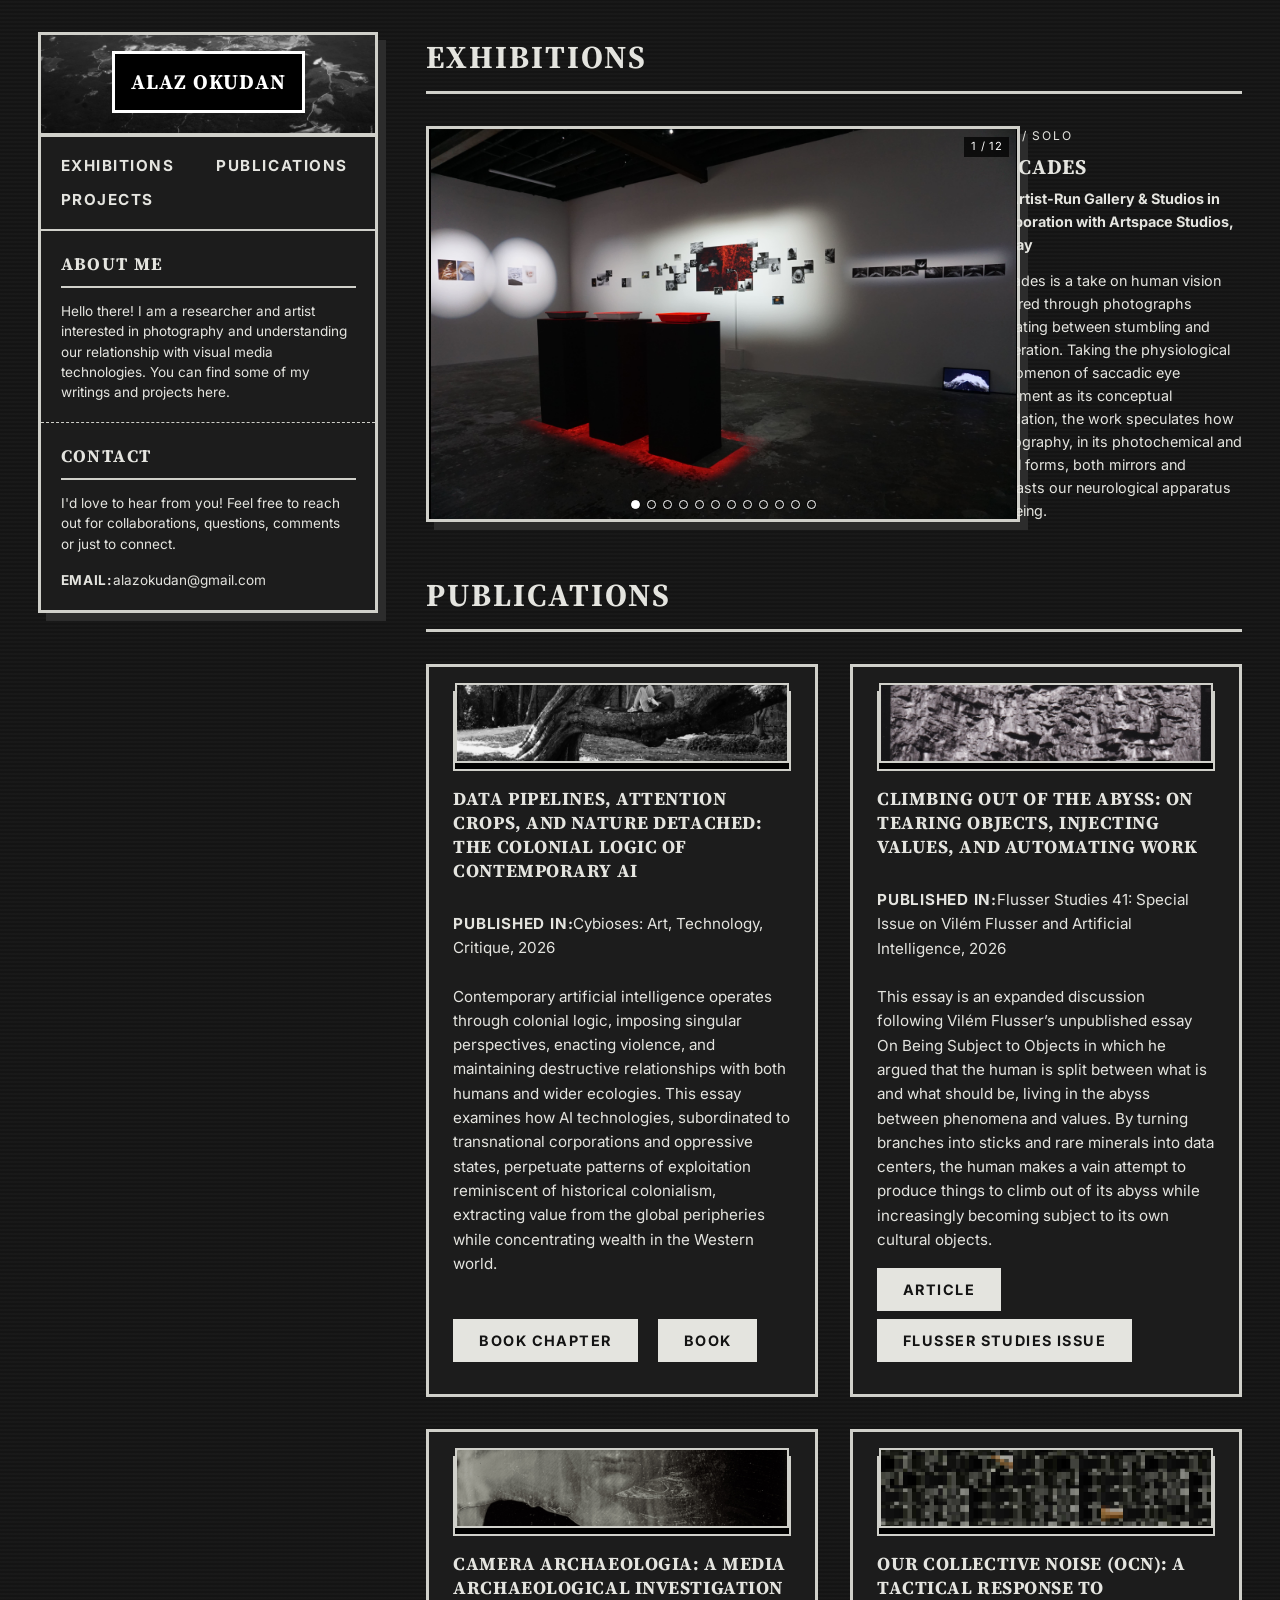
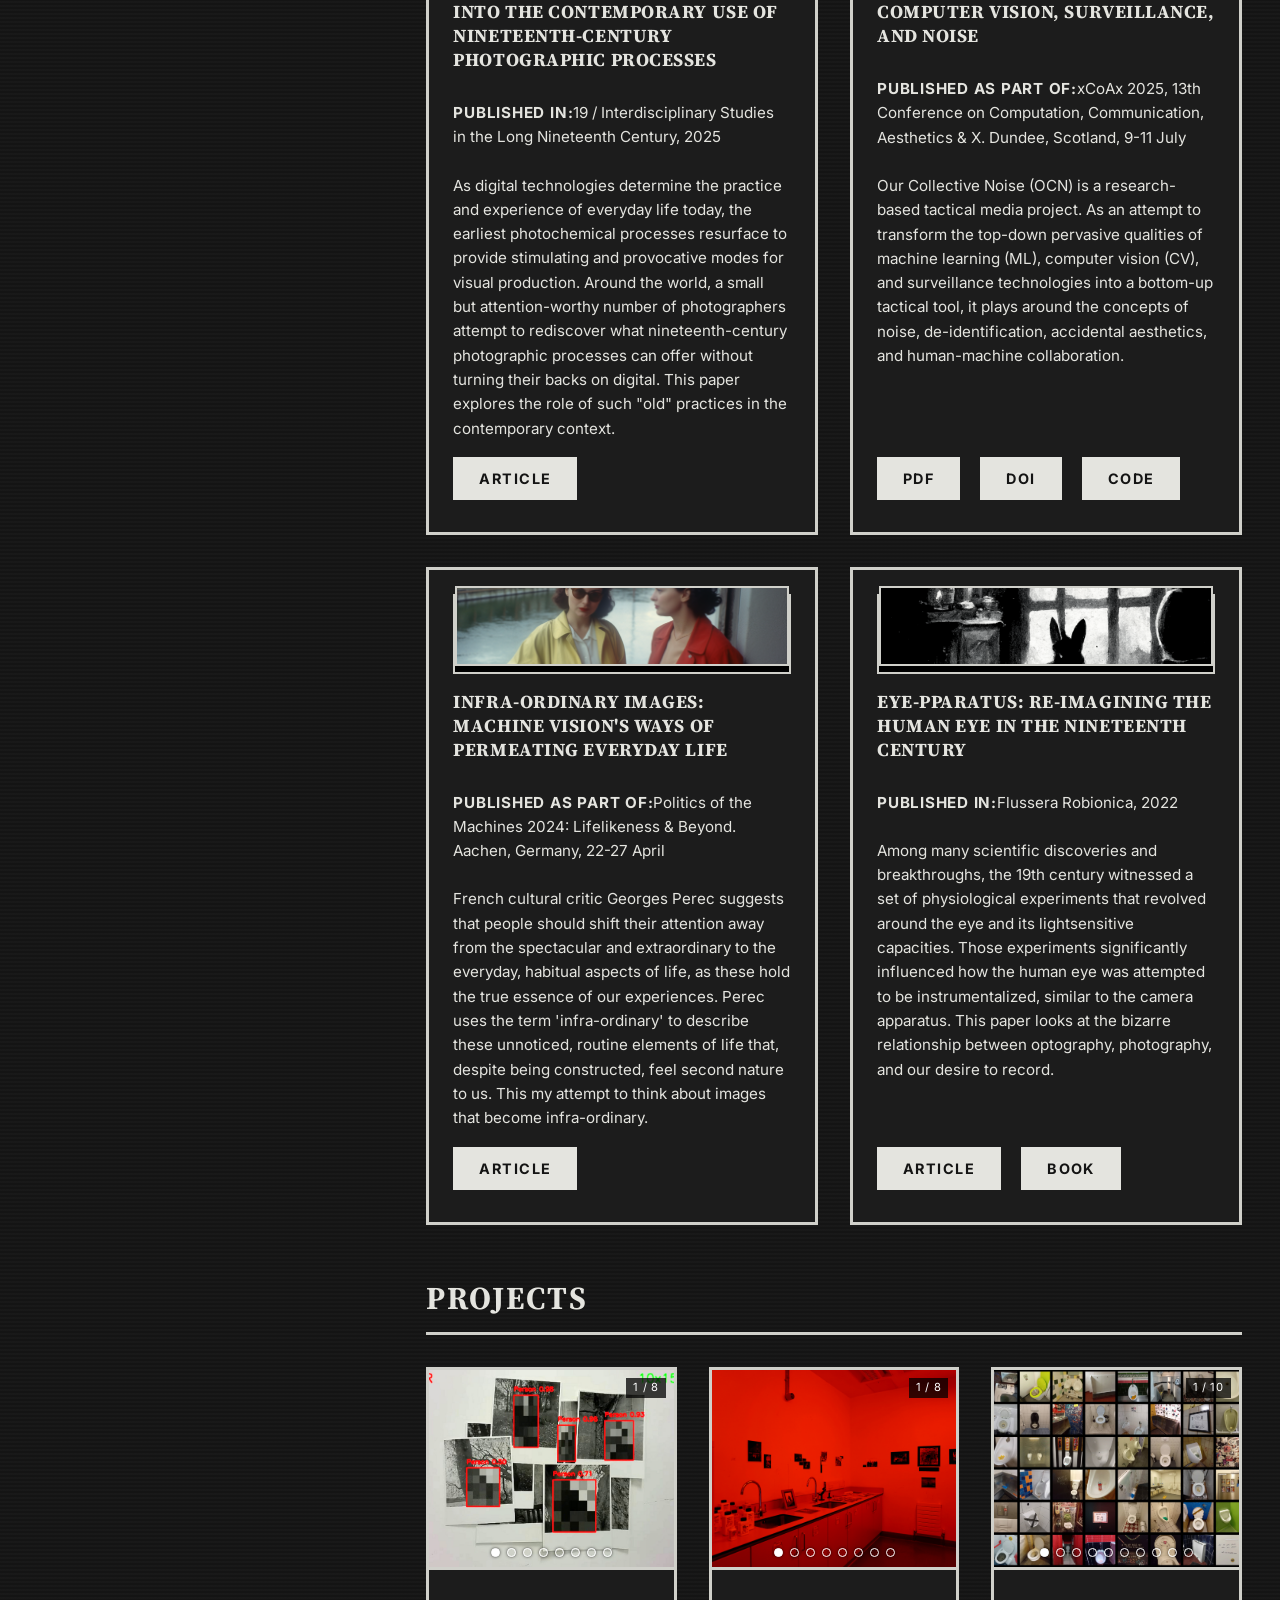
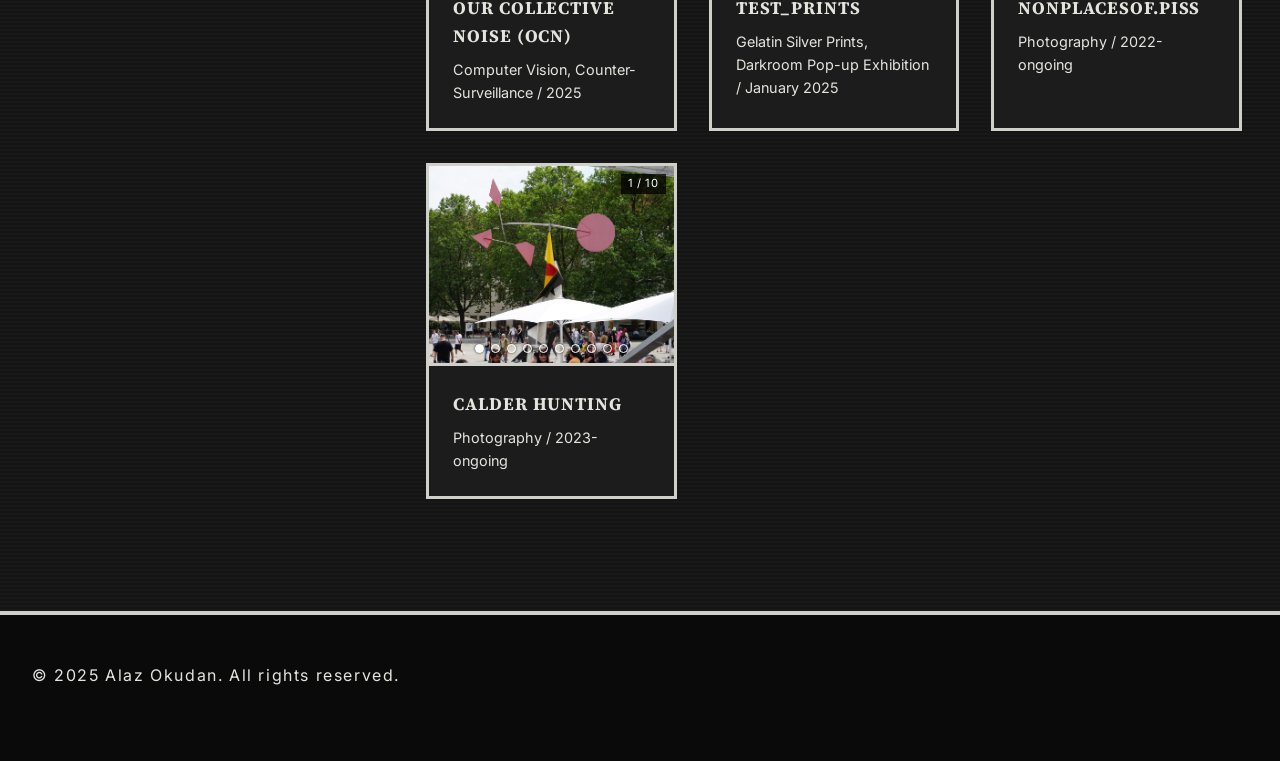
==== commit 313de3c1: "Update index.html" ====
--- a/index.html
+++ b/index.html
@@ -465,7 +465,7 @@
         }
 
         .exhibition-window {
-            height: clamp(260px, 34vw, 440px);
+            aspect-ratio: 3 / 2;
             border: 3px solid var(--line);
             box-shadow: 8px 8px 0 var(--shadow);
             background: #000;
@@ -475,6 +475,10 @@
         .exhibition-window .slider {
             height: 100%;
             border-bottom: none;
+        }
+
+        .exhibition-window .slider img {
+            object-fit: contain;
         }
 
         .exhibition-text {
@@ -518,10 +522,6 @@
 
             .exhibition:nth-of-type(even) .exhibition-window {
                 order: 0;
-            }
-
-            .exhibition-window {
-                height: 300px;
             }
         }
 
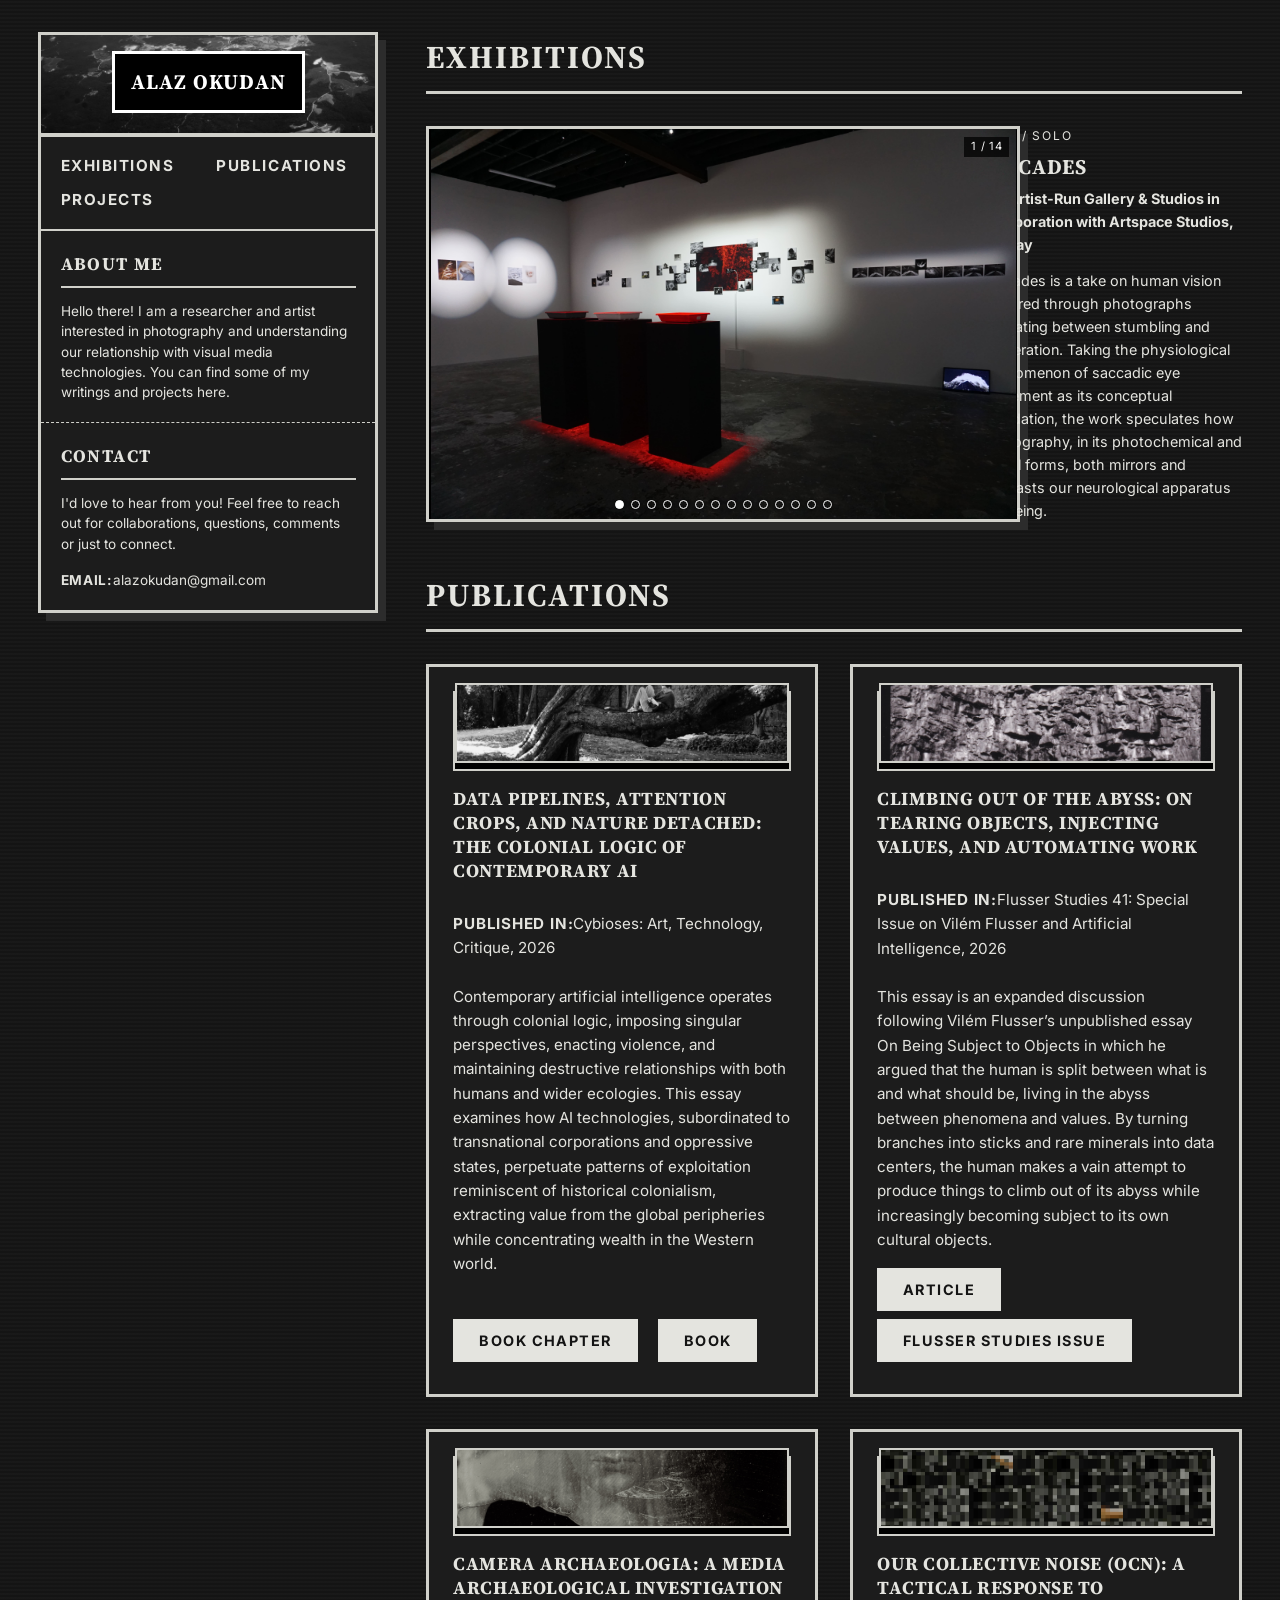
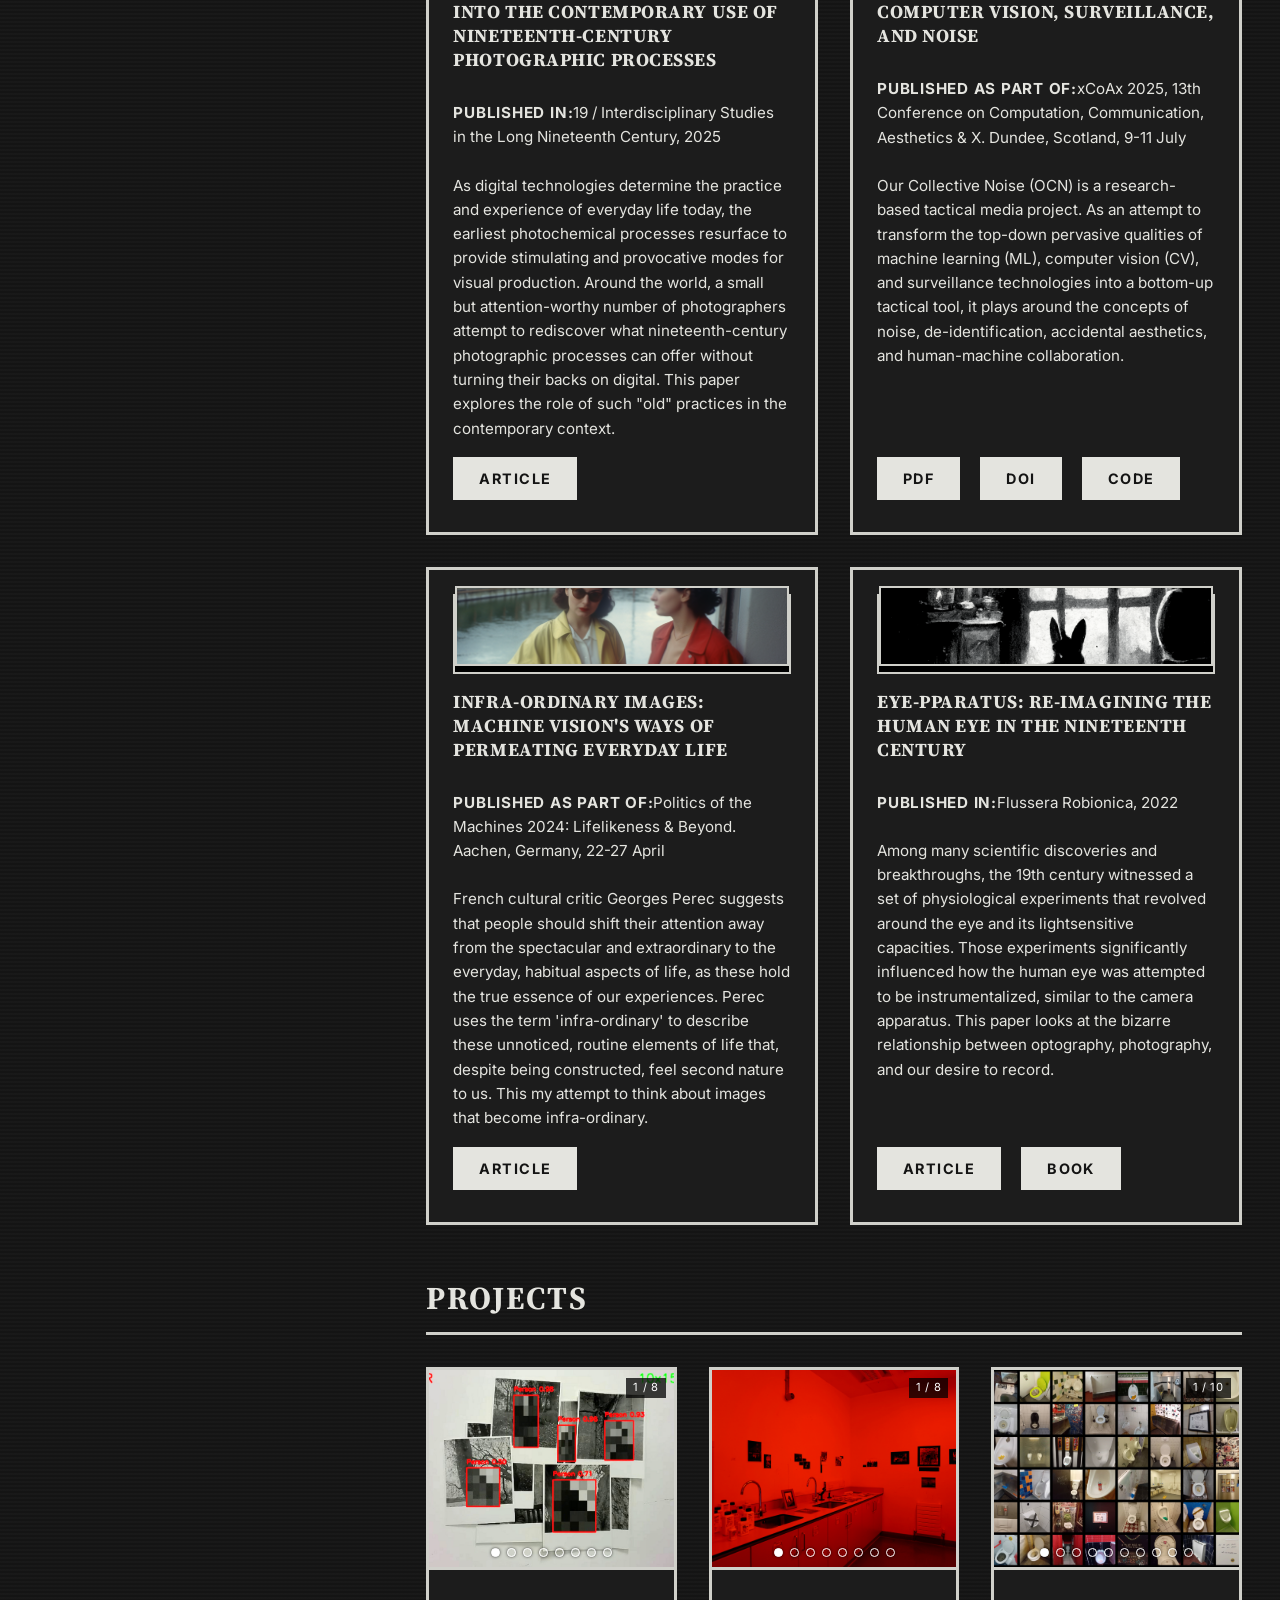
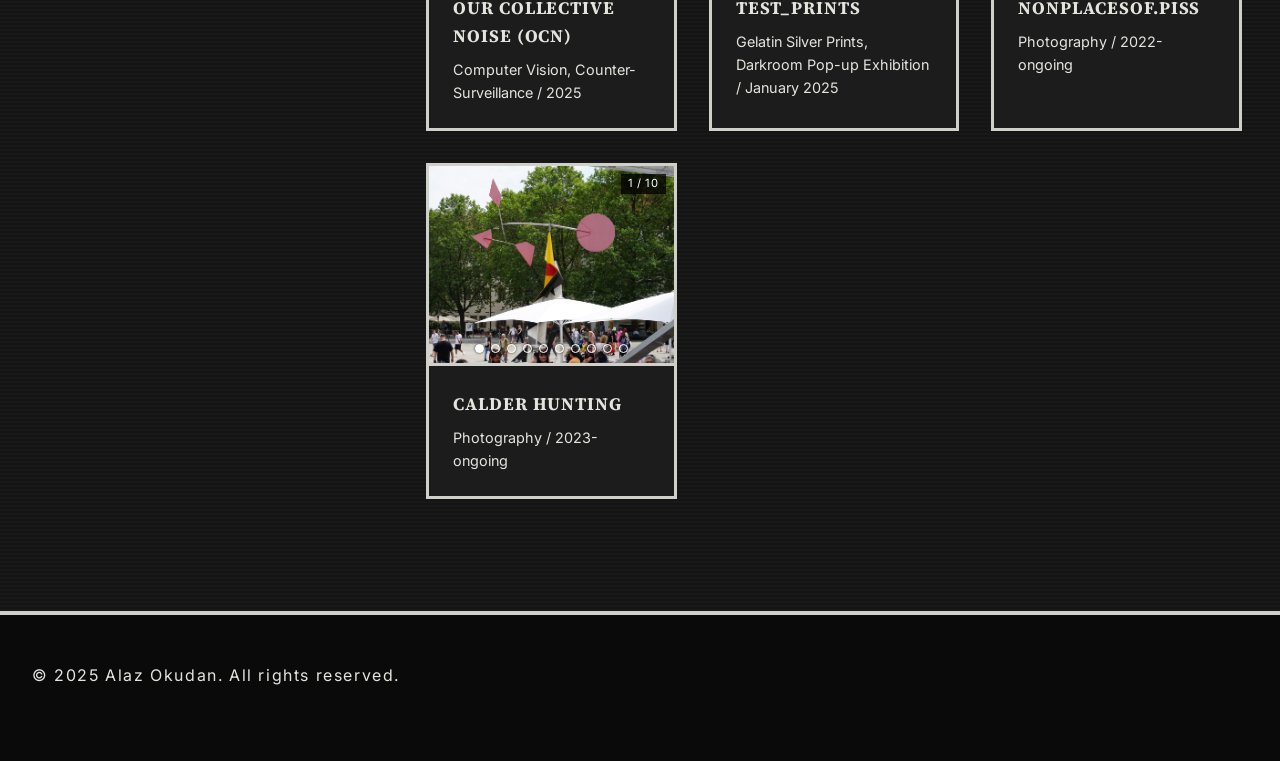
==== commit a9c9df9b: "Update index.html" ====
--- a/index.html
+++ b/index.html
@@ -739,6 +739,8 @@
                             <img src="images/exhibitions/ex-01/ex-01-10.jpg" alt="saccades, installation view">
                             <img src="images/exhibitions/ex-01/ex-01-11.jpg" alt="saccades, installation view">
                             <img src="images/exhibitions/ex-01/ex-01-12.jpg" alt="saccades, installation view">
+                            <img src="images/exhibitions/ex-01/ex-01-13.jpg" alt="saccades, installation view">
+                            <img src="images/exhibitions/ex-01/ex-01-14.jpg" alt="saccades, installation view">
                         </div>
                     </div>
                     <div class="exhibition-text">
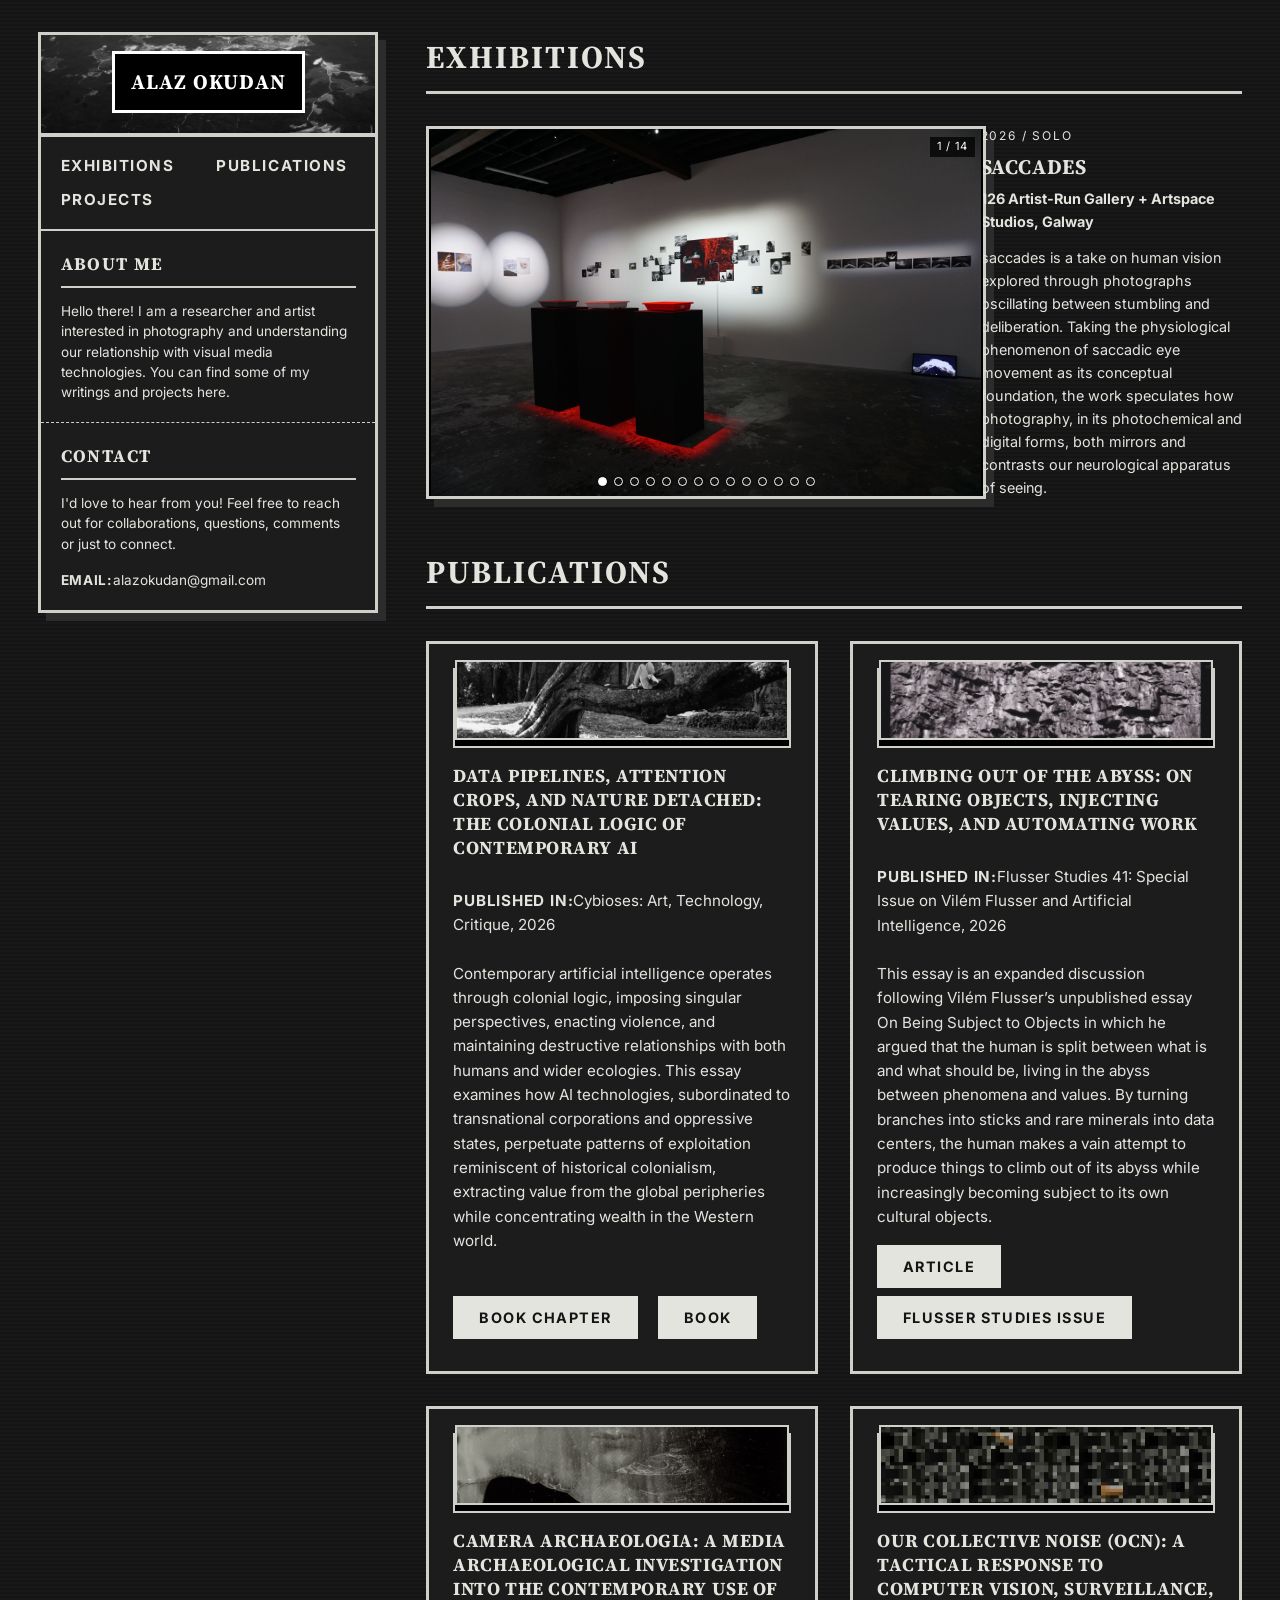
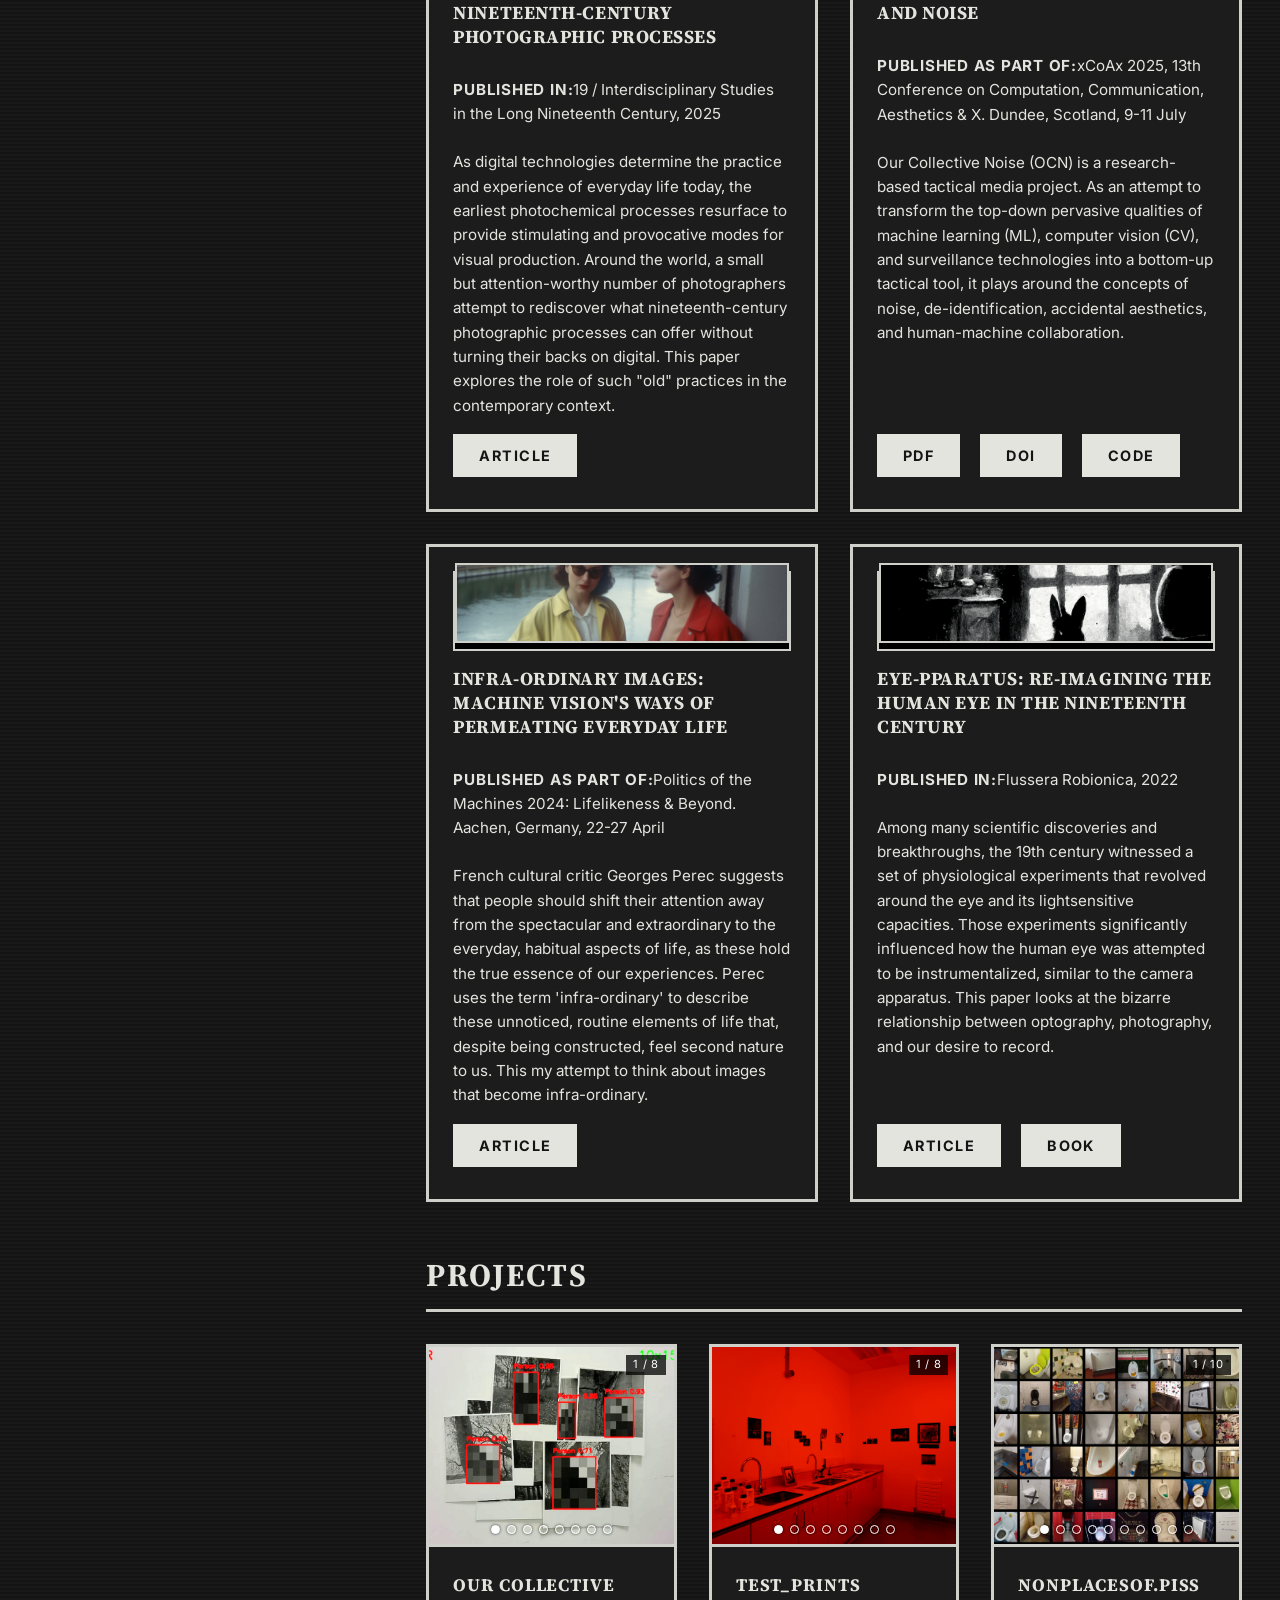
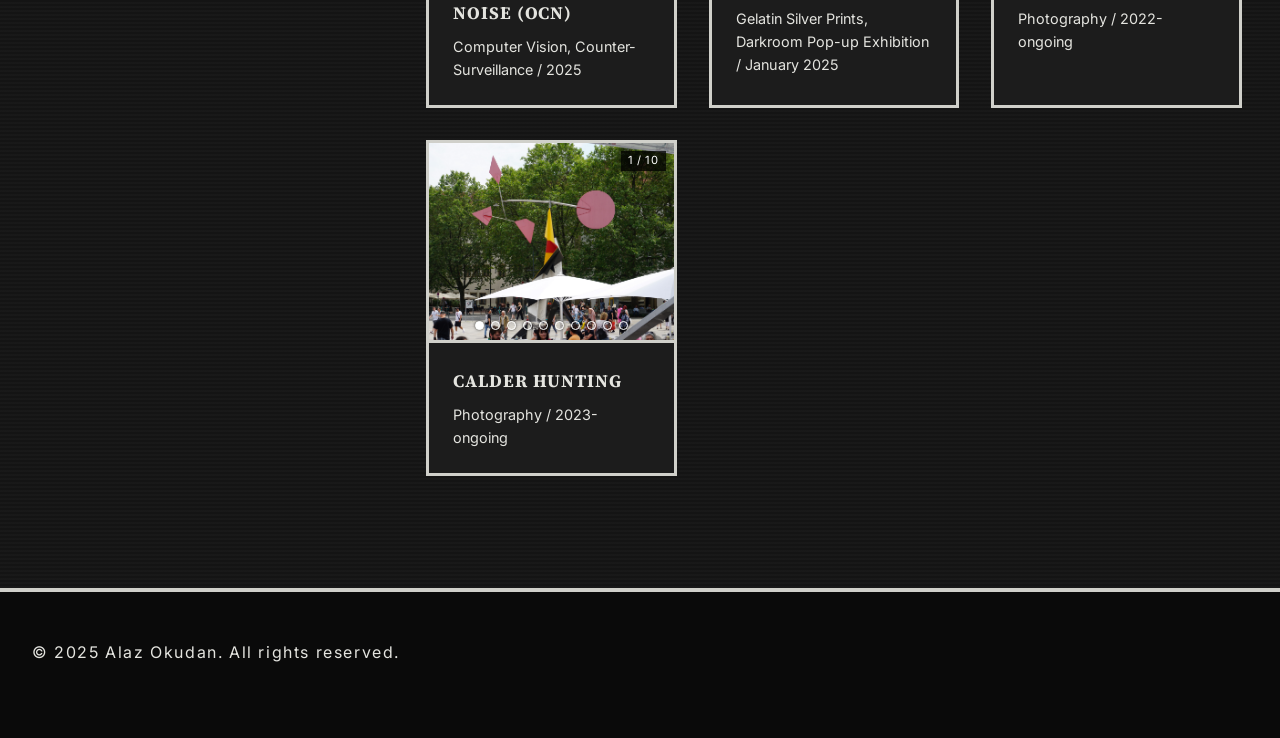
==== commit c473313f: "Update index.html" ====
--- a/index.html
+++ b/index.html
@@ -746,7 +746,7 @@
                     <div class="exhibition-text">
                         <div class="exhibition-year">2026 / Solo</div>
                         <h3>saccades</h3>
-                        <p class="exhibition-venue">126 Artist-Run Gallery & Studios in collaboration with Artspace Studios, Galway</p>
+                        <p class="exhibition-venue">126 Artist-Run Gallery + Artspace Studios, Galway</p>
                         <p>saccades is a take on human vision explored through photographs oscillating between stumbling and deliberation. Taking the physiological phenomenon of saccadic eye movement as its conceptual foundation, the work speculates how photography, in its photochemical and digital forms, both mirrors and contrasts our neurological apparatus of seeing.</p>
                     </div>
                 </div>
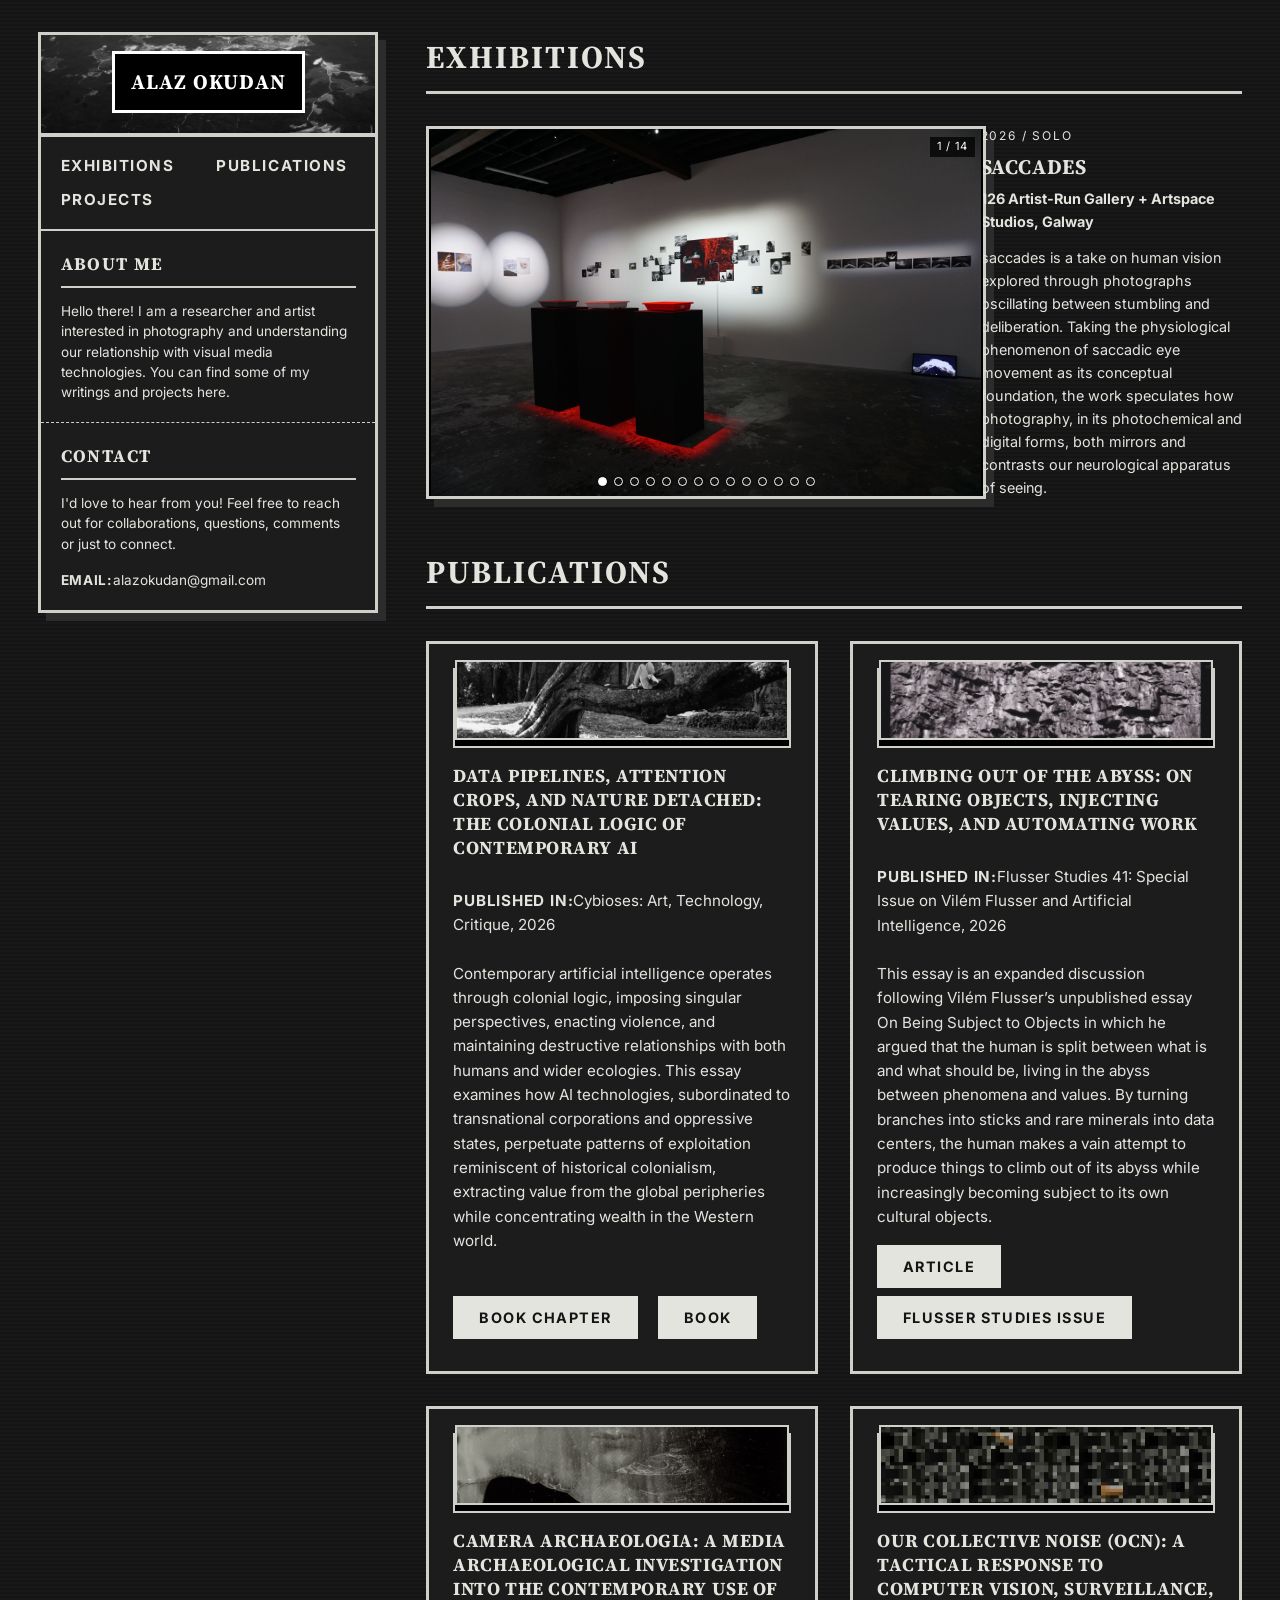
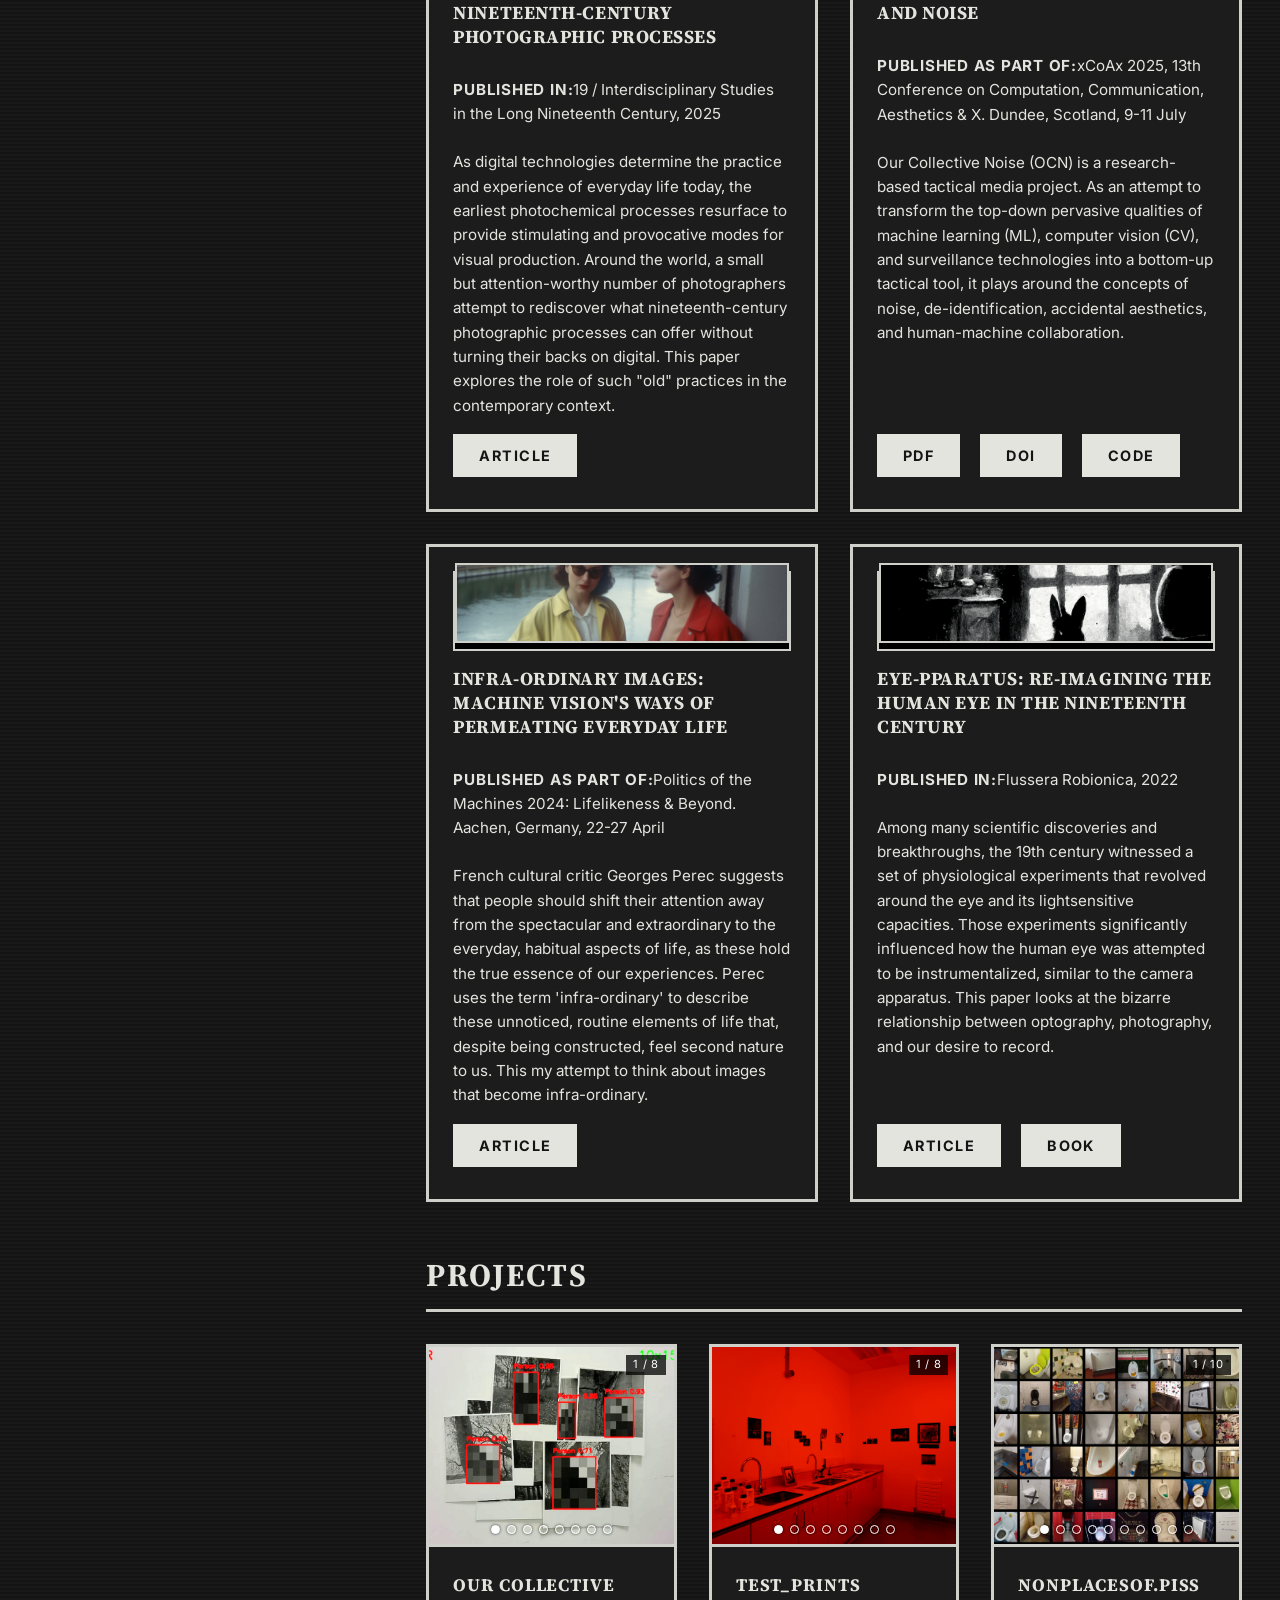
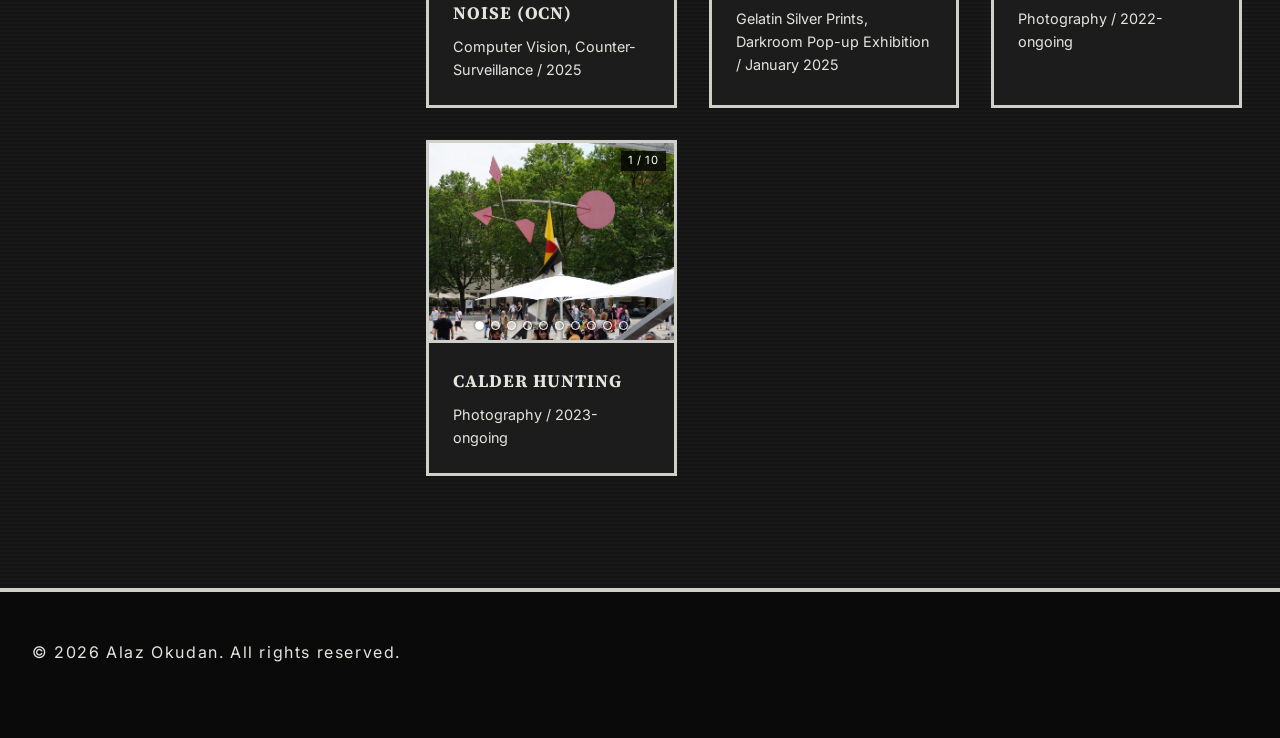
==== commit ec9c6bc8: "Update index.html" ====
--- a/index.html
+++ b/index.html
@@ -906,7 +906,7 @@
     </div>
 
     <footer>
-        <p>&copy; 2025 Alaz Okudan. All rights reserved.</p>
+        <p>&copy; 2026 Alaz Okudan. All rights reserved.</p>
         <div class="contact-links">
         </div>
     </footer>
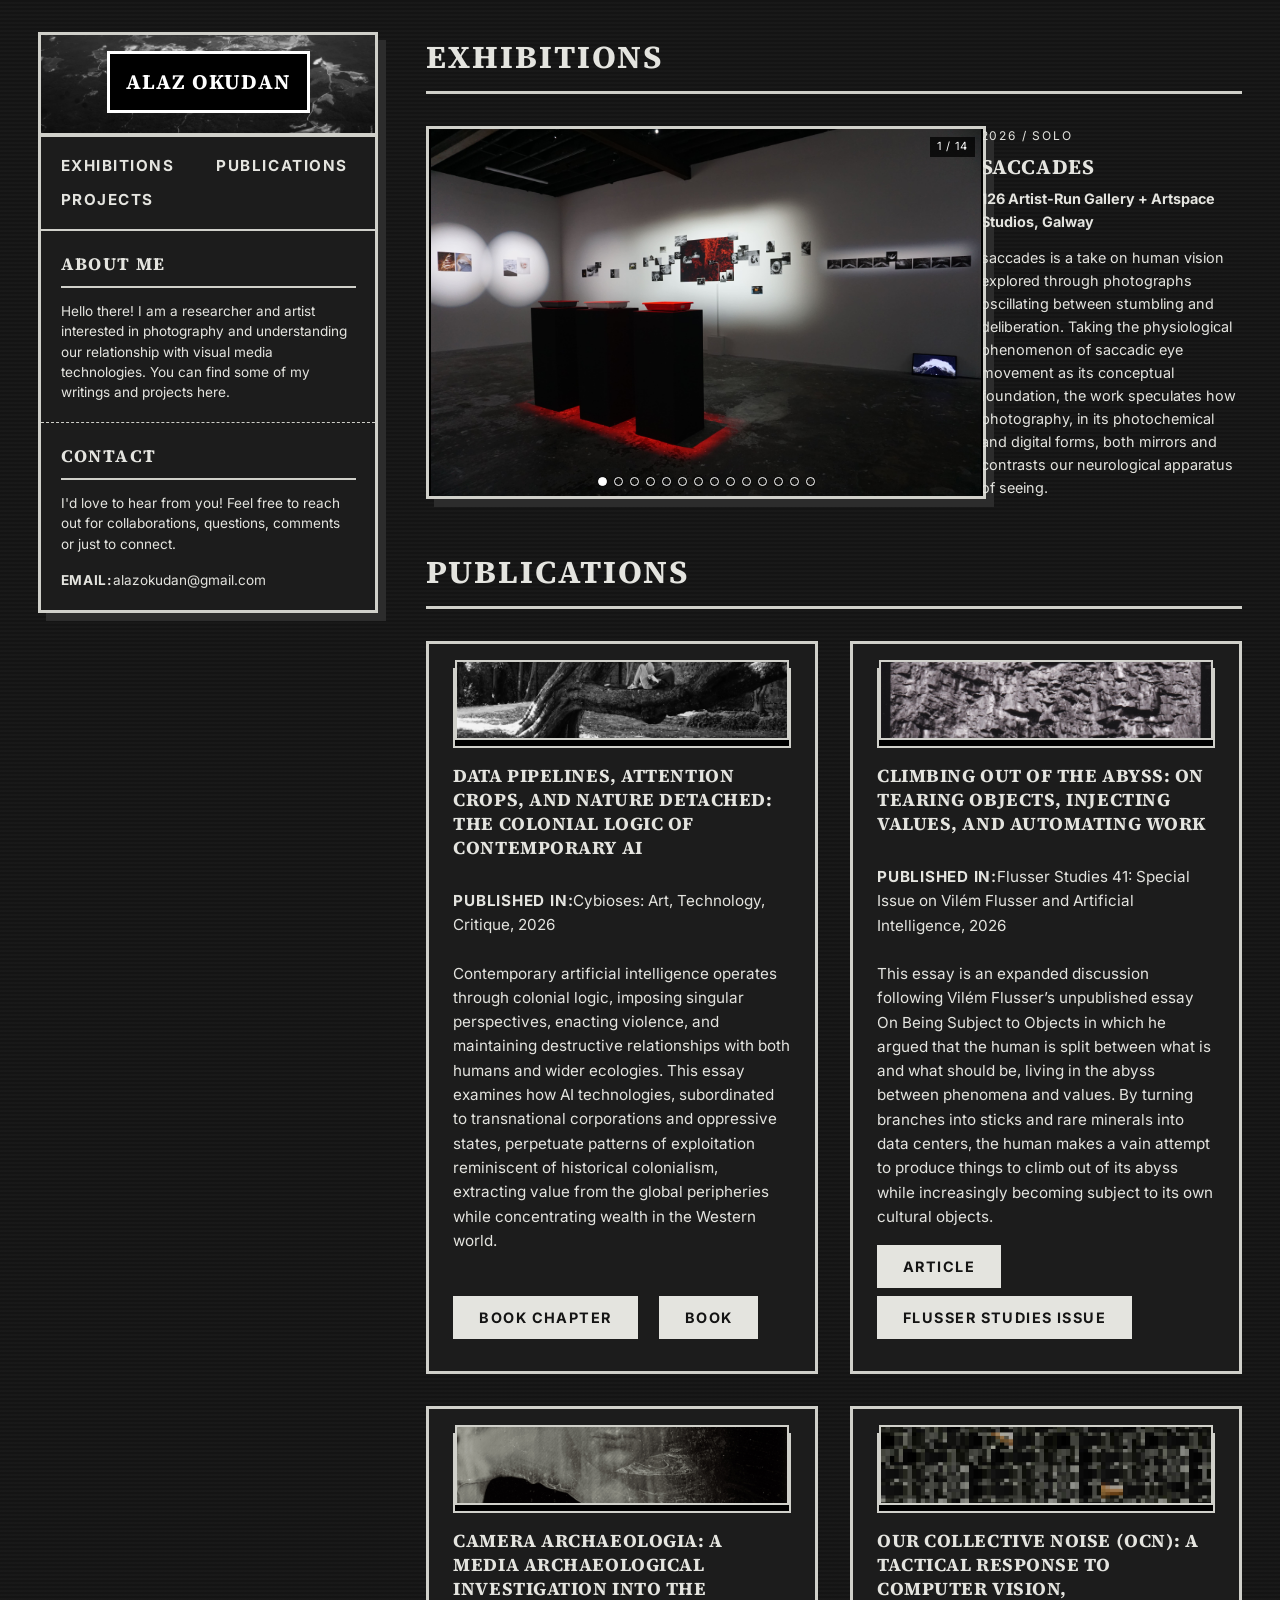
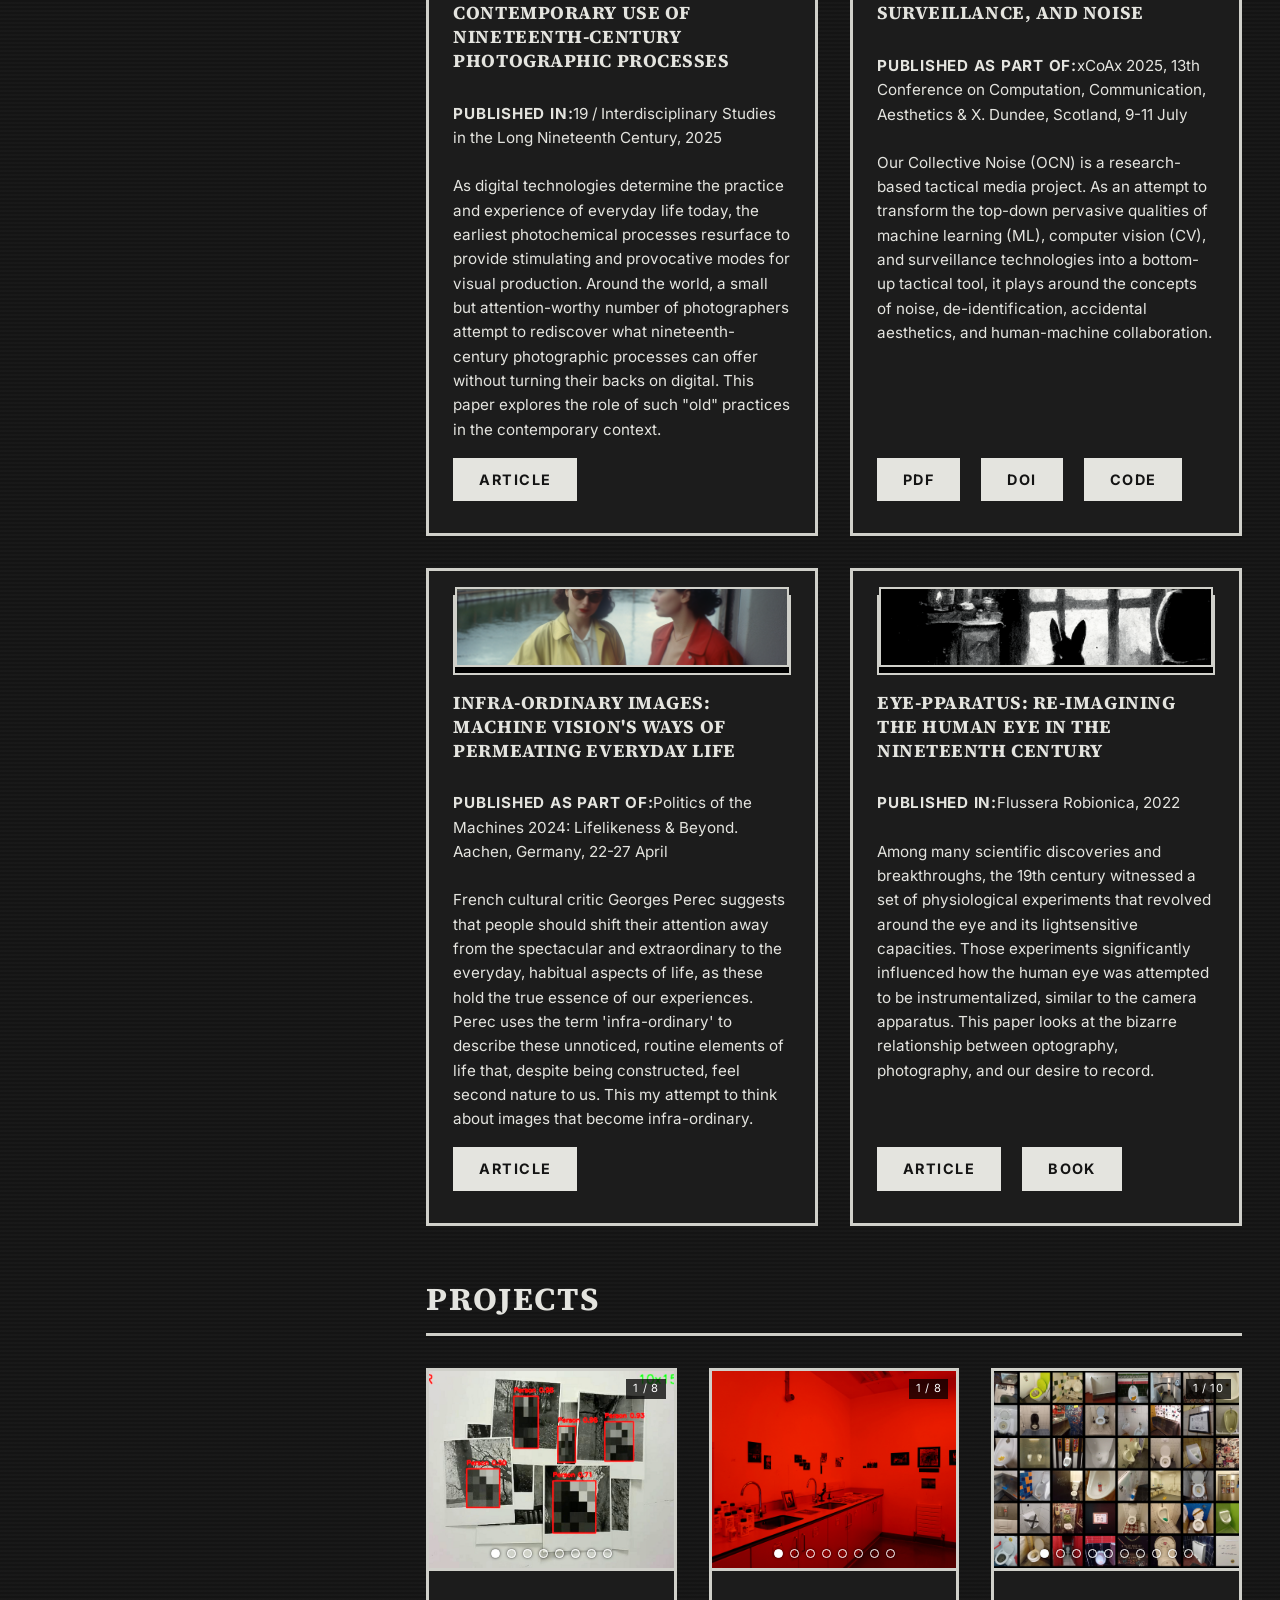
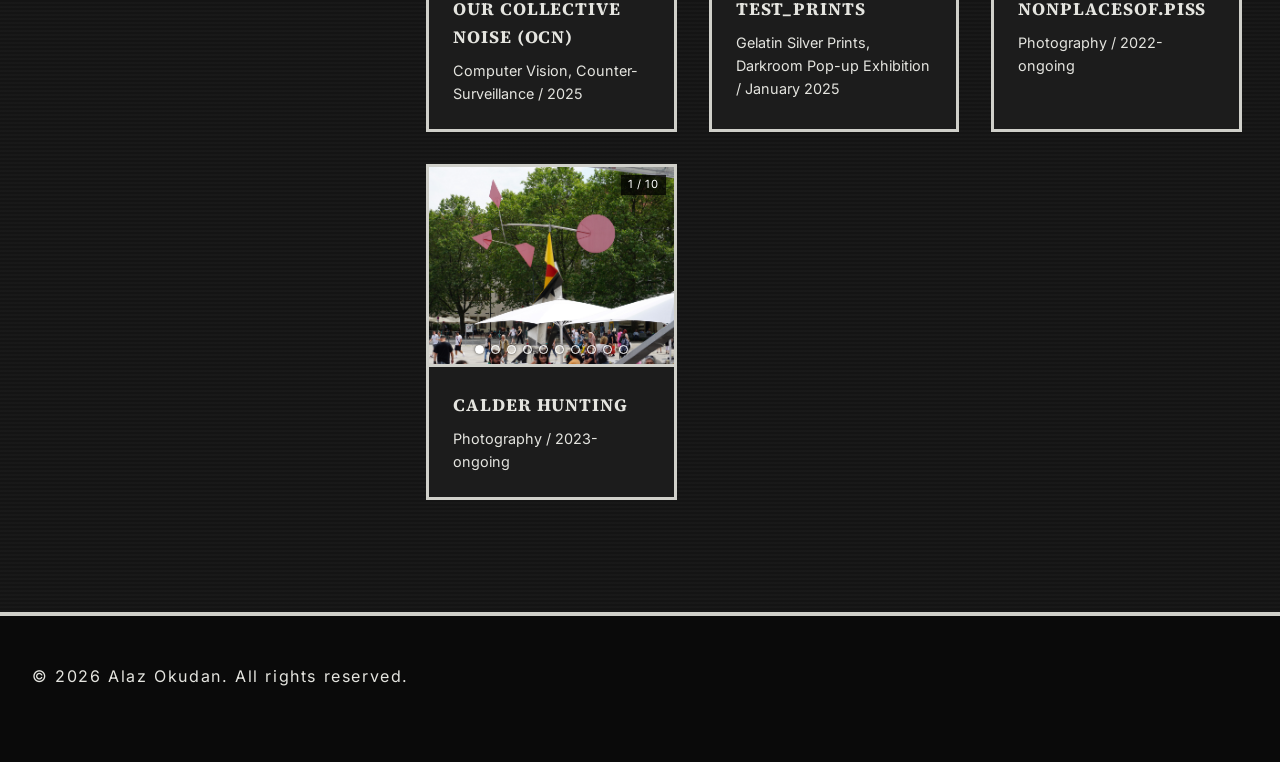
==== commit 78a2cf57: "Update index.html" ====
--- a/index.html
+++ b/index.html
@@ -17,9 +17,9 @@
     
     <link rel="icon" type="image/jpg" href="favicon.jpg">
     <meta name="color-scheme" content="dark">
-    <link rel="preconnect" href="https://fonts.googleapis.com">
-    <link rel="preconnect" href="https://fonts.gstatic.com" crossorigin>
-    <link rel="stylesheet" href="https://fonts.googleapis.com/css2?family=Inter:wght@400;700&family=Source+Serif+4:wght@400;700&display=swap">
+    <link rel="preload" href="fonts/inter-latin-400-normal.woff2" as="font" type="font/woff2" crossorigin>
+    <link rel="preload" href="fonts/source-serif-4-latin-700-normal.woff2" as="font" type="font/woff2" crossorigin>
+    <link rel="stylesheet" href="fonts/fonts.css">
     
     <style>
         :root {
--- a/fonts/fonts.css
+++ b/fonts/fonts.css
@@ -0,0 +1,10 @@
+/* Self-hosted fonts: Inter and Source Serif 4 (SIL Open Font License 1.1, see LICENSES.txt).
+   Latin and Latin Extended subsets only; Latin Extended covers Turkish letters. */
+@font-face{font-family:'Inter';font-style:normal;font-weight:400;font-display:swap;src:url('./inter-latin-400-normal.woff2') format('woff2');unicode-range:U+0000-00FF,U+0131,U+0152-0153,U+02BB-02BC,U+02C6,U+02DA,U+02DC,U+0304,U+0308,U+0329,U+2000-206F,U+20AC,U+2122,U+2191,U+2193,U+2212,U+2215,U+FEFF,U+FFFD}
+@font-face{font-family:'Inter';font-style:normal;font-weight:400;font-display:swap;src:url('./inter-latin-ext-400-normal.woff2') format('woff2');unicode-range:U+0100-02BA,U+02BD-02C5,U+02C7-02CC,U+02CE-02D7,U+02DD-02FF,U+0304,U+0308,U+0329,U+1D00-1DBF,U+1E00-1E9F,U+1EF2-1EFF,U+2020,U+20A0-20AB,U+20AD-20C0,U+2113,U+2C60-2C7F,U+A720-A7FF}
+@font-face{font-family:'Inter';font-style:normal;font-weight:700;font-display:swap;src:url('./inter-latin-700-normal.woff2') format('woff2');unicode-range:U+0000-00FF,U+0131,U+0152-0153,U+02BB-02BC,U+02C6,U+02DA,U+02DC,U+0304,U+0308,U+0329,U+2000-206F,U+20AC,U+2122,U+2191,U+2193,U+2212,U+2215,U+FEFF,U+FFFD}
+@font-face{font-family:'Inter';font-style:normal;font-weight:700;font-display:swap;src:url('./inter-latin-ext-700-normal.woff2') format('woff2');unicode-range:U+0100-02BA,U+02BD-02C5,U+02C7-02CC,U+02CE-02D7,U+02DD-02FF,U+0304,U+0308,U+0329,U+1D00-1DBF,U+1E00-1E9F,U+1EF2-1EFF,U+2020,U+20A0-20AB,U+20AD-20C0,U+2113,U+2C60-2C7F,U+A720-A7FF}
+@font-face{font-family:'Source Serif 4';font-style:normal;font-weight:400;font-display:swap;src:url('./source-serif-4-latin-400-normal.woff2') format('woff2');unicode-range:U+0000-00FF,U+0131,U+0152-0153,U+02BB-02BC,U+02C6,U+02DA,U+02DC,U+0304,U+0308,U+0329,U+2000-206F,U+20AC,U+2122,U+2191,U+2193,U+2212,U+2215,U+FEFF,U+FFFD}
+@font-face{font-family:'Source Serif 4';font-style:normal;font-weight:400;font-display:swap;src:url('./source-serif-4-latin-ext-400-normal.woff2') format('woff2');unicode-range:U+0100-02BA,U+02BD-02C5,U+02C7-02CC,U+02CE-02D7,U+02DD-02FF,U+0304,U+0308,U+0329,U+1D00-1DBF,U+1E00-1E9F,U+1EF2-1EFF,U+2020,U+20A0-20AB,U+20AD-20C4,U+2113,U+2C60-2C7F,U+A720-A7FF}
+@font-face{font-family:'Source Serif 4';font-style:normal;font-weight:700;font-display:swap;src:url('./source-serif-4-latin-700-normal.woff2') format('woff2');unicode-range:U+0000-00FF,U+0131,U+0152-0153,U+02BB-02BC,U+02C6,U+02DA,U+02DC,U+0304,U+0308,U+0329,U+2000-206F,U+20AC,U+2122,U+2191,U+2193,U+2212,U+2215,U+FEFF,U+FFFD}
+@font-face{font-family:'Source Serif 4';font-style:normal;font-weight:700;font-display:swap;src:url('./source-serif-4-latin-ext-700-normal.woff2') format('woff2');unicode-range:U+0100-02BA,U+02BD-02C5,U+02C7-02CC,U+02CE-02D7,U+02DD-02FF,U+0304,U+0308,U+0329,U+1D00-1DBF,U+1E00-1E9F,U+1EF2-1EFF,U+2020,U+20A0-20AB,U+20AD-20C4,U+2113,U+2C60-2C7F,U+A720-A7FF}
